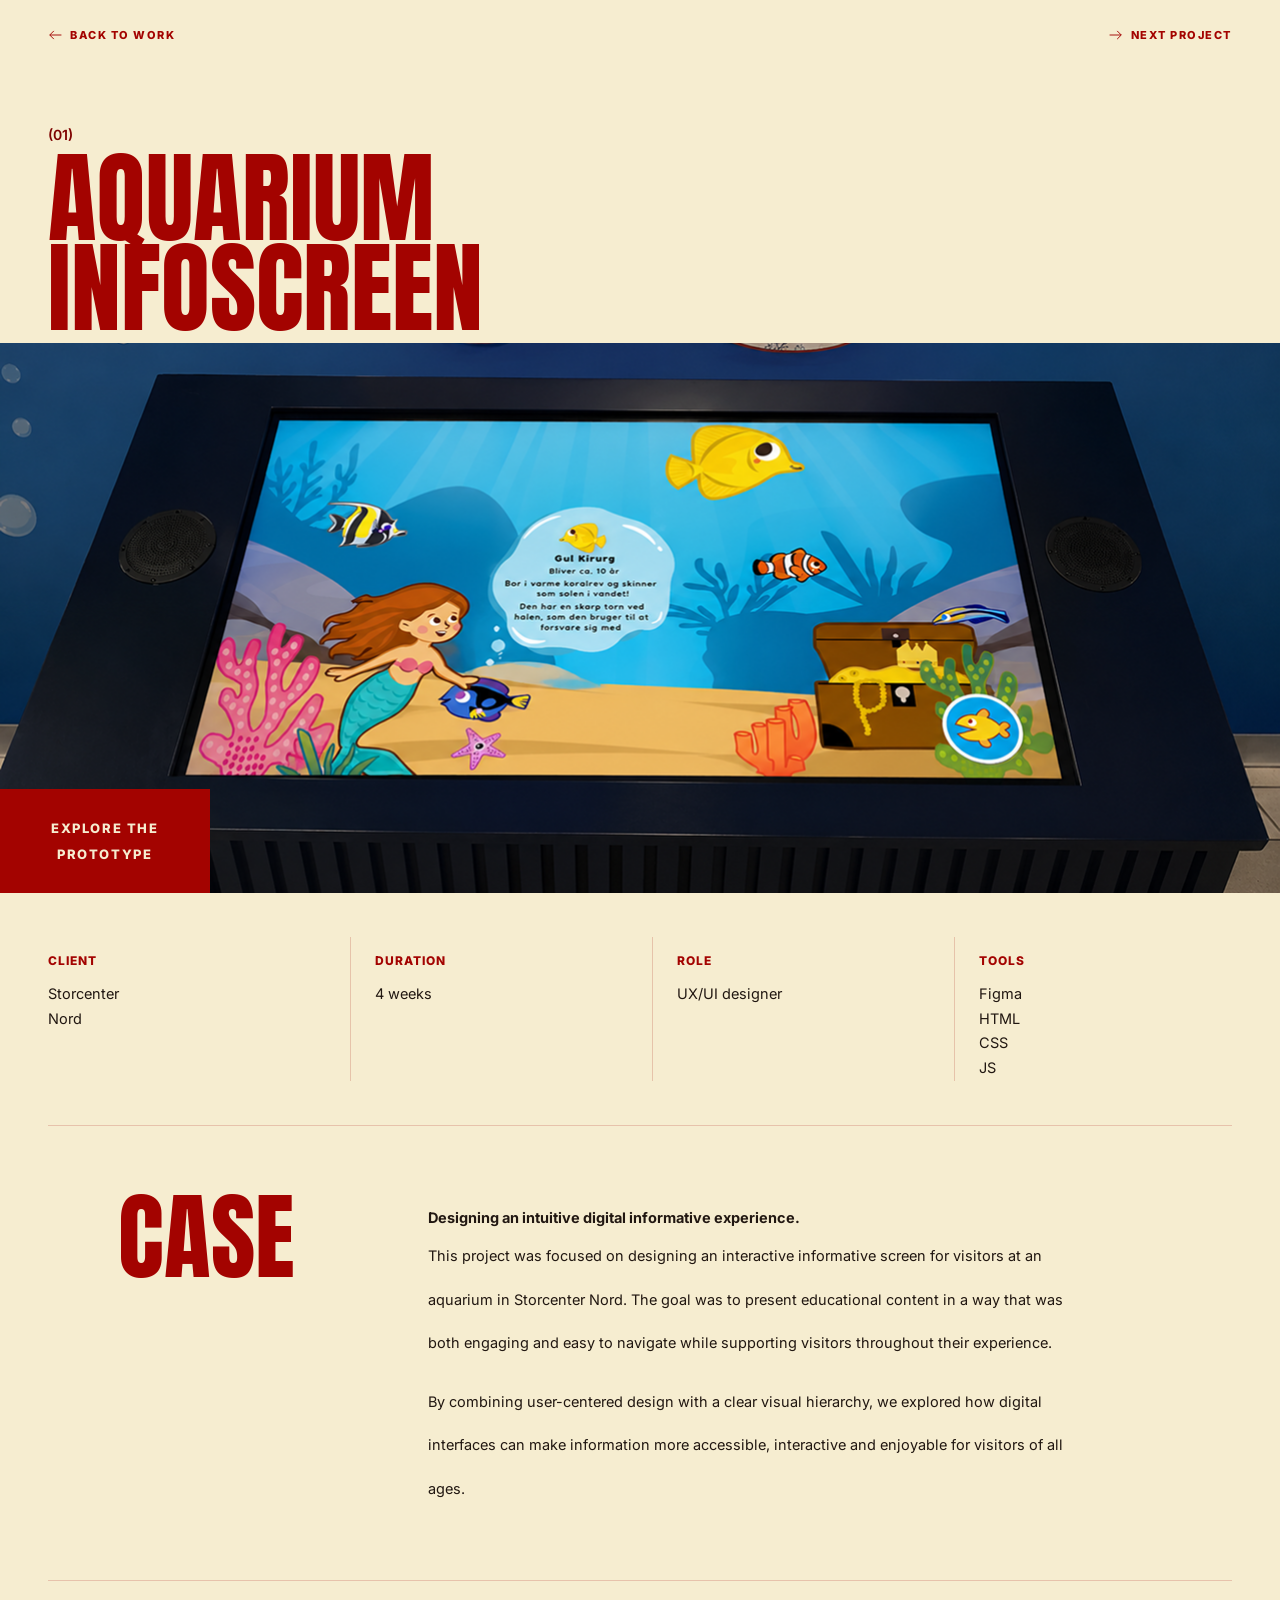
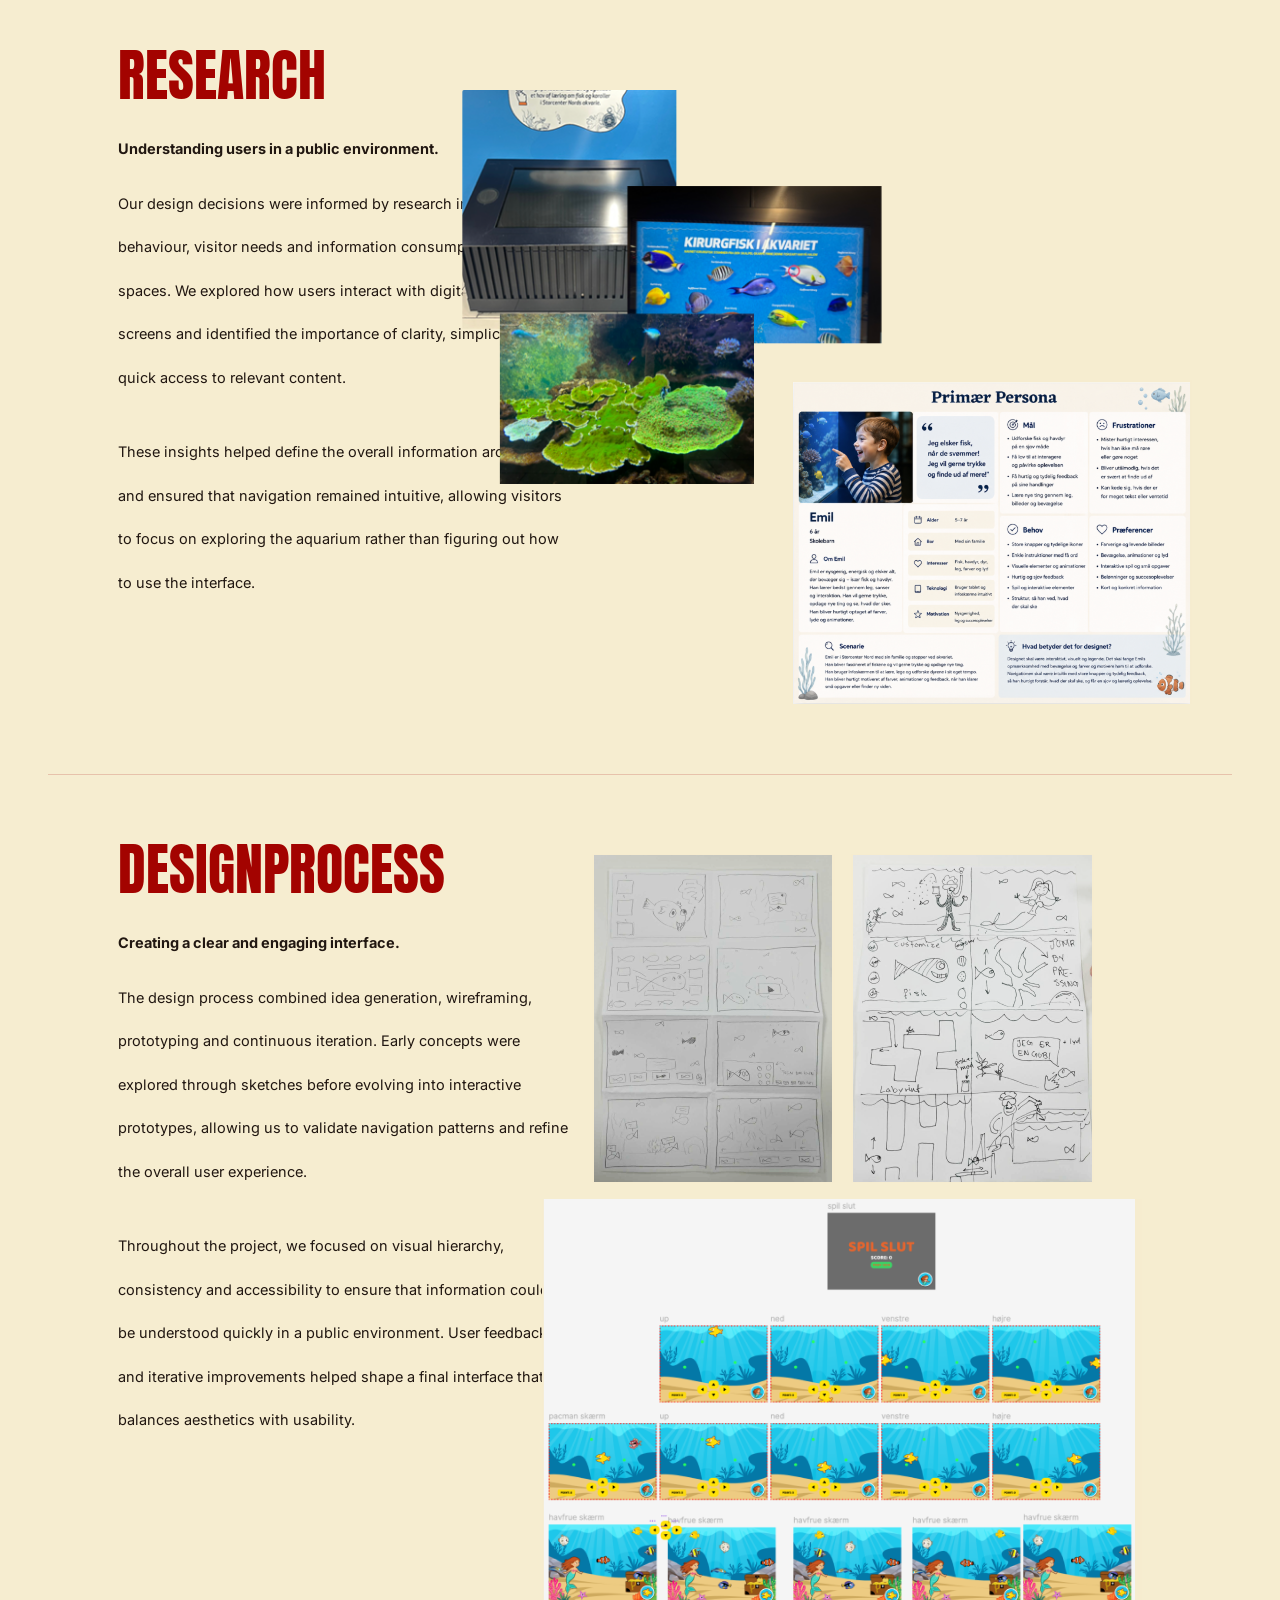
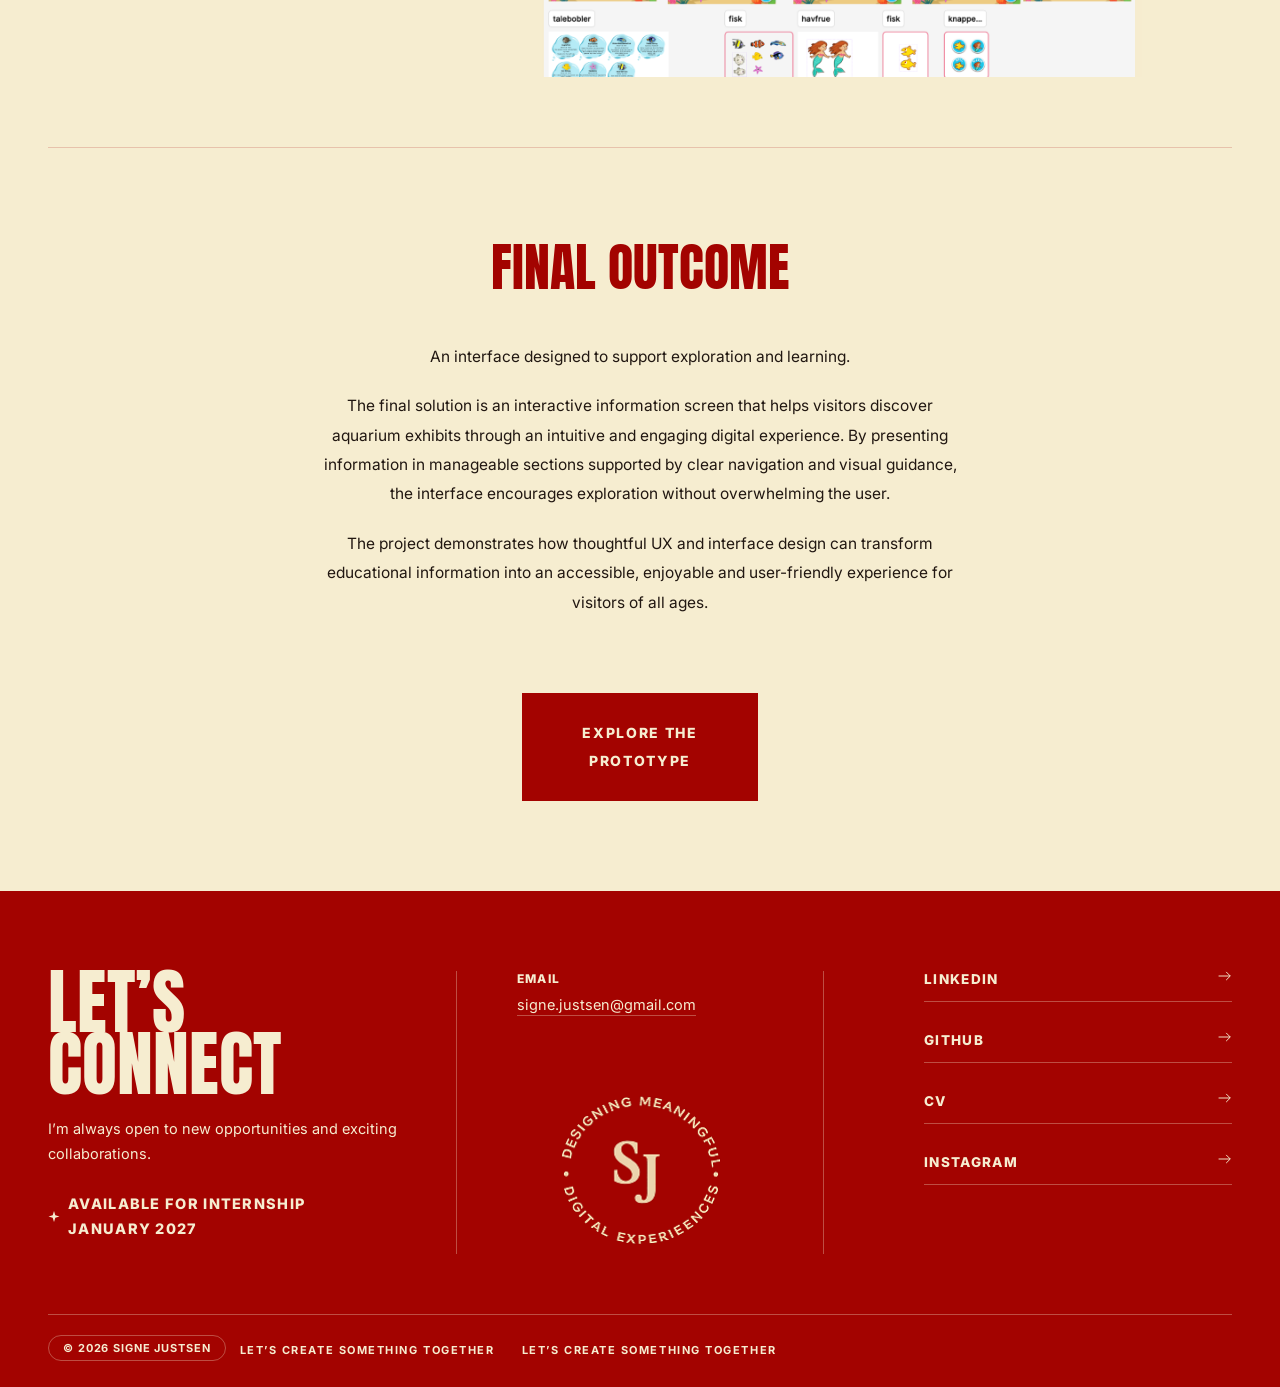
==== akvarie.html @ f5163a3f "final commit" ====
<!doctype html>
<html lang="da">
  <head>
    <meta charset="UTF-8" />
    <meta name="viewport" content="width=device-width, initial-scale=1.0" />
    <title>Aquarium Infoscreen — Signe Justsen</title>
    <link rel="stylesheet" href="CSS/style.css" />
  </head>
  <body>
    <header class="site-header site-header--project">
      <a class="back-link" href="index.html#work">
        <svg
          viewBox="0 0 24 16"
          fill="none"
          xmlns="http://www.w3.org/2000/svg"
          stroke="currentColor"
          stroke-width="1.6"
        >
          <path d="M23 8H3M10 1L3 8l7 7" />
        </svg>
        BACK TO WORK
      </a>
      <a class="next-link" href="kreakassen.html">
        NEXT PROJECT
        <svg
          viewBox="0 0 24 16"
          fill="none"
          xmlns="http://www.w3.org/2000/svg"
          stroke="currentColor"
          stroke-width="1.6"
        >
          <path d="M1 8h20M14 1l7 7-7 7" />
        </svg>
      </a>
    </header>

    <main class="page">
      <section class="case-hero wrap reveal">
        <p class="case-hero__index">(01)</p>
        <h1 class="case-hero__title">
          <span>AQUARIUM</span>
          <span>INFOSCREEN</span>
        </h1>
      </section>

      <div class="case-hero__figure reveal">
        <img
          class="case-hero__image"
          src="img/projects/akvarie/ak-hero.png"
          alt="Akvarie infoscreen på touchbord"
        />
        <a
          class="case-hero__cta"
          href="http://127.0.0.1:5502/index.html"
          target="_blank"
          rel="noopener"
          >EXPLORE THE<br />PROTOTYPE</a
        >
      </div>

      <section class="case-metabar wrap reveal">
        <div class="case-metabar__col">
          <h4>CLIENT</h4>
          <p>Storcenter<br />Nord</p>
        </div>
        <div class="case-metabar__col">
          <h4>DURATION</h4>
          <p>4 weeks</p>
        </div>
        <div class="case-metabar__col">
          <h4>ROLE</h4>
          <p>UX/UI designer</p>
        </div>
        <div class="case-metabar__col">
          <h4>TOOLS</h4>
          <p>Figma<br />HTML<br />CSS<br />JS</p>
        </div>
      </section>

      <section class="case-block wrap reveal">
        <h2 class="case-block__label">CASE</h2>
        <div class="case-block__body">
          <p class="lead">
            Designing an intuitive digital informative experience.
          </p>
          <p>
            This project was focused on designing an interactive informative screen
            for visitors at an aquarium in Storcenter Nord. The goal was to present educational
            content in a way that was both engaging and easy to navigate while
            supporting visitors throughout their experience.
          </p>
          <p>
            By combining user-centered design with a clear visual hierarchy, we
            explored how digital interfaces can make information more
            accessible, interactive and enjoyable for visitors of all ages.
          </p>
        </div>
      </section>

      <section class="case-block case-block--stacked wrap reveal">
        <h2 class="case-block__label">RESEARCH</h2>
        <div class="case-block__body">
          <p class="lead">Understanding users in a public environment.</p>
          <p>
            Our design decisions were informed by research into user behaviour,
            visitor needs and information consumption in public spaces. We
            explored how users interact with digital information screens and
            identified the importance of clarity, simplicity and quick access to
            relevant content.
          </p>
          <p>
            These insights helped define the overall information architecture
            and ensured that navigation remained intuitive, allowing visitors to
            focus on exploring the aquarium rather than figuring out how to use
            the interface.
          </p>
          <div class="case-block__images">
            <img
              class="akvarie-research-1"
              src="img/projects/akvarie/ak-refphotos.png"
              alt="Research: fysiske referencebilleder fra akvariet"
              loading="lazy"
              style="flex-basis: 400px; flex-grow: 1"
            />
            <img
              class="akvarie-research-2"
              src="img/projects/akvarie/ak-persona.png"
              alt="Primær persona: Emil"
              loading="lazy"
              style="flex-basis: 620px; flex-grow: 1.5"
            />
          </div>
        </div>
      </section>

      <section class="case-block case-block--stacked wrap reveal">
        <h2 class="case-block__label">DESIGNPROCESS</h2>
        <div class="case-block__body">
          <p class="lead">Creating a clear and engaging interface.</p>
          <p>
            The design process combined idea generation, wireframing, prototyping and
            continuous iteration. Early concepts were explored through sketches
            before evolving into interactive prototypes, allowing us to validate
            navigation patterns and refine the overall user experience.
          </p>
          <p>
            Throughout the project, we focused on visual hierarchy, consistency
            and accessibility to ensure that information could be understood
            quickly in a public environment. User feedback and iterative
            improvements helped shape a final interface that balances aesthetics
            with usability.
          </p>
          <div class="case-block__images">
            <img
              class="akvarie-design-1"
              src="img/projects/akvarie/ak-sketch1.png"
              alt="Tidlige skitser"
              loading="lazy"
              style="flex-basis: 220px; flex-grow: 0"
            />
            <img
              class="akvarie-design-2"
              src="img/projects/akvarie/ak-sketch2.png"
              alt="Tidlige skitser og flow"
              loading="lazy"
              style="flex-basis: 220px; flex-grow: 0"
            />
            <img
              class="akvarie-design-3"
              src="img/projects/akvarie/ak-storyboard.png"
              alt="Storyboard og skærmvarianter"
              loading="lazy"
              style="flex-basis: 610px; flex-grow: 1"
            />
          </div>
        </div>
      </section>

      <section class="case-outcome wrap reveal">
        <h3>FINAL OUTCOME</h3>
        <p>An interface designed to support exploration and learning.</p>
        <p>
          The final solution is an interactive information screen that helps
          visitors discover aquarium exhibits through an intuitive and engaging
          digital experience. By presenting information in manageable sections
          supported by clear navigation and visual guidance, the interface
          encourages exploration without overwhelming the user.
        </p>
        <p>
          The project demonstrates how thoughtful UX and interface design can
          transform educational information into an accessible, enjoyable and
          user-friendly experience for visitors of all ages.
        </p>
      </section>

      <div class="case-cta wrap reveal">
        <a
          href="http://127.0.0.1:5502/index.html"
          target="_blank"
          rel="noopener"
          >EXPLORE THE<br />PROTOTYPE</a
        >
      </div>
    </main>

    <footer class="footer reveal">
      <div class="wrap footer__grid">
        <div class="footer__left">
          <h2>LET’S CONNECT</h2>
          <p>
            I’m always open to new opportunities and exciting collaborations.
          </p>
          <p class="footer__availability">
            <svg width="12" height="12" viewBox="0 0 24 24" fill="currentColor">
              <path
                d="M12 0l2.6 8.4L23 11l-8.4 2.6L12 22l-2.6-8.4L1 11l8.4-2.6z"
              />
            </svg>
            AVAILABLE FOR INTERNSHIP<br />JANUARY 2027
          </p>
        </div>

        <div class="footer__mid">
          <div class="footer__email">
            <span>EMAIL</span>
            <a href="mailto:signe.justsen@gmail.com">signe.justsen@gmail.com</a>
          </div>

          <div class="seal seal--on-red" aria-hidden="true">
            <img src="img/icons/seal-cream.png" alt="" loading="lazy" />
          </div>
        </div>

        <div class="footer__links">
          <a href="https://www.linkedin.com/in/signe-justsen-0b3811287/" target="_blank" rel="noopener"
            >LINKEDIN
            <svg
              viewBox="0 0 24 16"
              fill="none"
              xmlns="http://www.w3.org/2000/svg"
              stroke="currentColor"
              stroke-width="1.6"
            >
              <path d="M1 8h20M14 1l7 7-7 7" />
            </svg>
          </a>
          <a href="https://github.com/signejustsen" target="_blank" rel="noopener"
            >GITHUB
            <svg
              viewBox="0 0 24 16"
              fill="none"
              xmlns="http://www.w3.org/2000/svg"
              stroke="currentColor"
              stroke-width="1.6"
            >
              <path d="M1 8h20M14 1l7 7-7 7" />
            </svg>
          </a>
          <a href="cv-signejustsen.docx" target="_blank" rel="noopener"
            >CV
            <svg
              viewBox="0 0 24 16"
              fill="none"
              xmlns="http://www.w3.org/2000/svg"
              stroke="currentColor"
              stroke-width="1.6"
            >
              <path d="M1 8h20M14 1l7 7-7 7" />
            </svg>
          </a>
          <a href="https://www.instagram.com/signe.justsen" target="_blank" rel="noopener"
            >INSTAGRAM
            <svg
              viewBox="0 0 24 16"
              fill="none"
              xmlns="http://www.w3.org/2000/svg"
              stroke="currentColor"
              stroke-width="1.6"
            >
              <path d="M1 8h20M14 1l7 7-7 7" />
            </svg>
          </a>
        </div>
      </div>

      <div class="wrap footer__bottom">
        <span class="footer__tag">© 2026 SIGNE JUSTSEN</span>
        <div class="marquee">
          <div class="marquee__track">
            <span>LET’S CREATE SOMETHING TOGETHER</span>
            <span>LET’S CREATE SOMETHING TOGETHER</span>
          </div>
        </div>
      </div>
    </footer>

    <button class="to-top" id="toTop" aria-label="Til toppen">
      <svg
        viewBox="0 0 18 28"
        fill="none"
        xmlns="http://www.w3.org/2000/svg"
        stroke="currentColor"
        stroke-width="1.8"
        stroke-linecap="round"
        stroke-linejoin="round"
      >
        <path d="M9 27V3M2 10l7-8 7 8" />
      </svg>
    </button>

    <script src="JS/script.js"></script>
  </body>
</html>
---- CSS/style.css ----
/* Signe Justsen — Portfolio */

@import url("https://fonts.googleapis.com/css2?family=Anton&family=Inter:wght@400;500;600;700;800;900&display=swap");

:root {
  --bg: #f6edd0;
  --red: #a30300;
  --red-dark: #7e0200;
  --ink: #211711;

  --line: rgba(163, 3, 0, 0.18);
  --line-on-red: rgba(246, 237, 208, 0.32);

  --display: "Anton", "Arial Narrow", sans-serif;
  --body: "Inter", sans-serif;

  --maxw: 1360px;
  --gutter: 48px;

  --ease: cubic-bezier(0.22, 0.61, 0.36, 1);
}

*,
*::before,
*::after {
  box-sizing: border-box;
}
html {
  scroll-behavior: smooth;
}
body {
  margin: 0;
  background: var(--bg);
  color: var(--ink);
  font-family: var(--body);
  overflow-x: hidden;
  -webkit-font-smoothing: antialiased;
}
img {
  display: block;
  max-width: 100%;
}
a {
  text-decoration: none;
  color: inherit;
}
ul {
  margin: 0;
  padding: 0;
  list-style: none;
}
p {
  margin: 0;
}
h1,
h2,
h3 {
  margin: 0;
}

:focus-visible {
  outline: 2px solid var(--red);
  outline-offset: 3px;
}

.wrap {
  width: min(calc(100% - 96px), 1360px);
  margin-inline: auto;
}

/* ---------- header ---------- */
.site-header {
  position: fixed;
  top: 0;
  left: 0;
  right: 0;
  z-index: 100;
  display: flex;
  justify-content: space-between;
  align-items: flex-start;
  padding: 28px 48px;
  mix-blend-mode: normal;
}

.site-logo {
  display: flex;
  flex-direction: column;
  gap: 1px;
  color: var(--red);
  font-family: var(--body);
  font-size: 14px;
  font-weight: 800;
  letter-spacing: 0.14em;
  line-height: 1.35;
}

.site-nav {
  display: flex;
  gap: 26px;
}

.site-nav a {
  color: var(--red);
  font-size: 14px;
  font-weight: 800;
  letter-spacing: 0.14em;
  padding: 2px 0;
  border-bottom: 1px solid transparent;
  transition: border-color var(--ease) 0.2s;
}

.site-nav a:hover,
.site-nav a.active {
  border-color: var(--red);
}

.nav-toggle {
  display: none;
  width: 26px;
  height: 20px;
  position: relative;
  background: none;
  border: none;
  padding: 0;
  cursor: pointer;
}

.nav-toggle span,
.nav-toggle span::before,
.nav-toggle span::after {
  content: "";
  position: absolute;
  left: 0;
  right: 0;
  height: 2px;
  background: var(--red);
  transition:
    transform 0.25s var(--ease),
    opacity 0.25s var(--ease),
    top 0.25s var(--ease);
}

.nav-toggle span {
  top: 9px;
}
.nav-toggle span::before {
  top: -8px;
}
.nav-toggle span::after {
  top: 8px;
}
.nav-toggle[aria-expanded="true"] span {
  background: transparent;
}
.nav-toggle[aria-expanded="true"] span::before {
  top: 0;
  transform: rotate(45deg);
}
.nav-toggle[aria-expanded="true"] span::after {
  top: 0;
  transform: rotate(-45deg);
}

/* project sub-page header */
.site-header--project {
  align-items: center;
}
.back-link,
.next-link {
  color: var(--red);
  font-size: 11px;
  font-weight: 800;
  letter-spacing: 0.14em;
  display: inline-flex;
  align-items: center;
  gap: 8px;
}

.back-link svg,
.next-link svg {
  width: 14px;
  height: 14px;
}

.next-link {
  flex-direction: row-reverse;
}

.page {
  padding-top: 96px;
}

/* ---------- shared section head ---------- */
.eyebrow-arrow {
  color: var(--red);
  margin-top: 14px;
}
.eyebrow-arrow svg {
  width: 26px;
  height: 34px;
}

.section {
  padding: 120px 0 10px;
  border-top: 1px solid var(--line);
}

.section-head {
  display: grid;
  grid-template-columns: auto 1fr;
  column-gap: 40px;
  row-gap: 14px;
  align-items: start;
  margin-bottom: 88px;
}
.section-head h2 {
  grid-row: 1 / 3;
  color: var(--red);
  font-family: var(--display);
  font-weight: 400;
  font-size: clamp(52px, 8.5vw, 100px);
  line-height: 0.86;
  letter-spacing: 0.005em;
  text-transform: uppercase;
}
.section-head .eyebrow-arrow {
  grid-row: 2;
  align-self: start;
}
.section-head p {
  grid-column: 2;
  grid-row: 1;
  max-width: 440px;
  font-size: 15.5px;
  line-height: 1.75;
  padding-top: 10px;
}
.section-head--single h2 {
  grid-row: auto;
}

/* HERO */
.hero {
  padding-bottom: 110px;
}

.hero__top {
  display: grid;
  grid-template-columns: 1fr 420px;
  column-gap: 60px;
  align-items: start;
  padding-top: 26px;
}

.hero__intro {
  font-size: 14px;
  font-weight: 800;
  line-height: 2.15;
  letter-spacing: 0.16em;
  margin-top: 80px;
  max-width: 220px;
  margin-left: 50px;
}

.hero__intro p:last-child {
  margin-top: 20px;
}

.hero__portrait {
  position: absolute;
  margin-left: 860px;
  margin-top: 20px;
  width: 440px;
  height: 510px;
  object-fit: cover;
}

.hero__portrait img {
  width: 100%;
  height: 100%;
  object-fit: cover;
}

.hero__title {
  color: var(--red);
  font-family: var(--display);
  font-weight: 400;
  font-size: clamp(120px, 15vw, 260px);
  line-height: 0.9;
  letter-spacing: 0rem;
  text-transform: uppercase;
  margin-top: 80px;
  margin-left: 20px;
}

.hero__title__justsen {
  margin-left: 100px;
}

.hero__title span {
  display: block;
}

.hero-tagline {
  margin-top: 35px;
  margin-left: 60px;
  display: flex;
  flex-direction: column;
  align-items: flex-start;
  gap: 18px;
}

.hero-tagline__line {
  width: 1200px;
  height: 2px;
  background: var(--red);
}

.hero-tagline__text {
  position: relative;
  width: 220px;
}

.hero-tagline__text p {
  margin-top: 5px;
  font-size: 13px;
  font-weight: 600;
  letter-spacing: 0.18em;
  line-height: 1.5;
  text-transform: uppercase;
}

.hero-tagline__arrow {
  font-size: 48px;
  color: var(--red);
  display: inline-block;
  margin-top: 8px;
  margin-left: 8px;
  line-height: 1;
}

.hero__media {
  position: relative;
  width: 100vw;
  margin-left: calc(-50vw + 60%);
  min-height: 520px;
}

.hero__workshot {
  position: absolute;
  right: 0;
  width: 1050px;
  filter: drop-shadow(0 30px 55px rgba(0, 0, 0, 0.16));
  transform: rotate(-6deg);
}

.hero__workshot img {
  padding-bottom: 220px;
}

.hero__bottom {
  display: flex;
  justify-content: space-between;
  align-items: flex-end;
  margin-top: 38px;
}

.hero__scroll {
  display: flex;
  flex-direction: column;
  align-items: flex-start;
  gap: 12px;
  font-size: 11px;
  font-weight: 800;
  letter-spacing: 0.16em;
  margin-top: 80px;
}

.hero__scroll svg {
  width: 16px;
  height: 26px;
  animation: bob 2.2s var(--ease) infinite;
}
@keyframes bob {
  0%,
  100% {
    transform: translateY(0);
  }
  50% {
    transform: translateY(6px);
  }
}

.seal {
  position: absolute;
  width: 150px;
  height: 150px;
  flex-shrink: 0;
  margin-left: 300px;
}
.seal img {
  width: 100%;
  height: 100%;
  object-fit: contain;
}

/* WORK */
.work {
  margin-top: 100px;
}

.project-list {
  display: flex;
  flex-direction: column;
}

.project-card {
  display: grid;
  grid-template-columns: 32px minmax(180px, 26%) 1fr 30px;
  gap: clamp(20px, 3vw, 40px);
  align-items: start;
  padding: 40px 0;
  border-top: 1px solid var(--line);
  transition: opacity 0.25s var(--ease);
  position: relative;
  overflow: hidden;
}

.project-card:hover {
  opacity: 0.82;
}

.project-card__index {
  font-size: 12.5px;
  font-weight: 700;
  letter-spacing: 0.04em;
  padding-top: 4px;
}

.project-card__thumb {
  width: 100%;
  aspect-ratio: 334/236;
  overflow: hidden;
  background: #e9dcb4;
}

.project-card__thumb img {
  width: 100%;
  height: 100%;
  object-fit: cover;
  transition: transform 0.6s var(--ease);
}

.project-card:hover .project-card__thumb img {
  transform: scale(1.06);
}

.project-card__text {
  padding-top: 2px;
}

.project-card__text h3 {
  font-family: var(--display);
  font-weight: 400;
  font-size: clamp(26px, 3.6vw, 42px);
  letter-spacing: 0.01em;
  text-transform: uppercase;
  line-height: 1.02;
  margin-bottom: 16px;
}

.project-card__text p {
  font-size: 12.5px;
  font-weight: 700;
  letter-spacing: 0.09em;
  margin-bottom: 16px;
}

.project-card__meta {
  display: flex;
  flex-wrap: wrap;
  gap: 6px 16px;
}

.project-card__meta span {
  font-size: 11px;
  font-weight: 700;
  letter-spacing: 0.07em;
}

.project-card__arrow {
  justify-self: end;
  align-self: end;
  color: var(--red);
  padding-bottom: 6px;
}

.project-card__arrow svg {
  width: 24px;
  height: 18px;
  transition: transform 0.25s var(--ease);
}

.project-card:hover .project-card__arrow svg {
  transform: translateX(6px);
}

.work-footer {
  display: flex;
  justify-content: space-between;
  align-items: center;
  padding: 70px 0;
  border-top: 1px solid var(--line);
}

/* ABOUT */
.about {
  padding-top: 150px;
  padding-bottom: 200px;
}

.title-about {
  padding-left: 180px;
}

.about__grid {
  display: grid;
  grid-template-columns: 1fr 300px;
  gap: 70px;
  align-items: start;
  max-width: 980px;
  margin: 0 auto;
}

.about__image {
  width: 400px;
  height: 480px;
  object-fit: cover;
  transform: scale(1.35);
  transform-origin: center;
  margin-top: -100px;
}

.about__text p {
  font-size: 18px;
  line-height: 2.4;
  max-width: 36ch;
  margin-top: 20px;
}

.about__list {
  margin-top: 55px;
}

.about__list li {
  display: flex;
  align-items: center;
  gap: 15px;
  font-size: 14px;
  font-weight: 800;
  letter-spacing: 0.1.2em;
  margin-bottom: 10px;
  line-height: 2;
}

.about__list svg {
  width: 15px;
  height: 15px;
  color: var(--red);
  flex-shrink: 0;
}

/* SKILLS */
.skills {
  padding-bottom: 200px;
}

.skills__grid {
  display: grid;
  grid-template-columns: 270px repeat(3, 220px);
  column-gap: 40px;
  max-width: 1120px;
  margin: 0 auto;
}

.skills__col {
  border-left: 1px solid var(--line);
  padding-left: 50px;
  margin-top: -55px;
  margin-left: 50px;
  margin-right: -20px;
}

.skills__col:last-child {
  position: relative;
  border-right: none;
}

.skills__col:last-child::after {
  content: "";
  position: absolute;
  top: 0;
  bottom: 0;
  right: -95px;
  width: 1px;
  background: var(--line);
}

.skills__col:first-of-type {
  border-left: none;
  padding-left: 0;
}

.skills__intro p {
  font-size: 16px;
  line-height: 3;
  max-width: 32ch;
  margin-top: -40px;
}

.skills__col h3 {
  color: var(--red);
  font-size: 13px;
  font-weight: 800;
  letter-spacing: 0.1em;
  margin-bottom: 16px;
}

.skills__col li {
  font-size: 14.5px;
  font-weight: 500;
  line-height: 2;
  margin-bottom: 10px;
}

/* EXPERIENCE */
#experience-title {
  padding-left: 455px;
}

.timeline {
  padding: 70px 0 40px;
  max-width: 900px;
  margin: 0 auto;
}

.timeline__track {
  position: relative;
}

.timeline__line {
  position: absolute;
  top: 0;
  left: 0;
  width: 100%;
  height: 100%;
  overflow: visible;
  pointer-events: none;
}

.timeline__line path {
  fill: none;
  stroke: var(--red);
  stroke-width: 2.2;
  stroke-linecap: round;
  vector-effect: non-scaling-stroke;
}

.timeline__list {
  position: relative;
  display: flex;
  flex-direction: column;
  gap: 26px;
  padding: 10px 0;
}

.timeline__item {
  position: relative;
  width: 44%;
  padding: 4px 0;
}

.timeline__item:nth-child(odd) {
  align-self: flex-end;
  text-align: left;
  padding-left: 22px;
}

.timeline__item:nth-child(even) {
  align-self: flex-start;
  text-align: right;
  padding-right: 22px;
}

.timeline__role {
  font-family: var(--display);
  font-weight: 400;
  font-size: clamp(19px, 2.1vw, 25px);
  color: var(--red);
  text-transform: uppercase;
  line-height: 1.05;
  margin-bottom: 5px;
}

.timeline__org {
  font-size: 14px;
  font-weight: 600;
  line-height: 1.4;
}

.timeline__date {
  display: block;
  font-size: 12px;
  font-weight: 600;
  color: var(--red-dark);
  letter-spacing: 0.04em;
  margin-top: 4px;
}

@media (max-width: 640px) {
  .timeline__item,
  .timeline__item:nth-child(odd),
  .timeline__item:nth-child(even) {
    width: 100%;
    align-self: stretch;
    text-align: left;
    padding-left: 22px;
    padding-right: 0;
  }
  .timeline__line {
    display: none;
  }
}

/* WHAT I BRING */
.bring {
  background: var(--red);
  color: var(--bg);
  padding: 100px 0;
  text-align: center;
}

.bring__heading {
  font-family: var(--display);
  font-weight: 370;
  font-size: 60px;
  letter-spacing: 0.02em;
  text-transform: uppercase;
  margin-bottom: 64px;
}

.bring__grid {
  display: flex;
  justify-content: center;
  gap: clamp(30px, 7vw, 110px);
  flex-wrap: wrap;
}

.bring__item {
  display: flex;
  flex-direction: column;
  align-items: center;
  gap: 22px;
  width: 150px;
}

.bring__icon {
  width: 170px;
  height: 170px;
}

.bring__icon img {
  width: 100%;
  height: 100%;
}

.bring__item p {
  font-size: 12.5px;
  font-weight: 800;
  letter-spacing: 0.08em;
}

/* HOW I WORK */
.how {
  padding: 110px 0;
  text-align: center;
  border-top: 1px solid var(--line);
}

.how__heading {
  color: var(--red);
  font-family: var(--display);
  font-weight: 400;
  font-size: clamp(34px, 4.5vw, 52px);
  letter-spacing: 0.02em;
  text-transform: uppercase;
  margin-bottom: 70px;
}

.how__row {
  display: flex;
  align-items: flex-start;
  justify-content: center;
  gap: clamp(6px, 2vw, 22px);
  flex-wrap: wrap;
}

.how__step {
  display: flex;
  flex-direction: column;
  align-items: center;
  gap: 16px;
  width: 110px;
  opacity: 0;
  transform: translateY(14px) scale(0.92);
  transition:
    opacity 0.5s var(--ease),
    transform 0.5s var(--ease);
}

.how__step.visible {
  opacity: 1;
  transform: translateY(0) scale(1);
}

.how__num {
  font-size: 12px;
  font-weight: 800;
  color: var(--red-dark);
  letter-spacing: 0.06em;
}

.how__icon {
  width: 52px;
  height: 52px;
  color: var(--red);
}
.how__icon svg {
  width: 100%;
  height: 100%;
}

.how__label {
  font-size: 11.5px;
  font-weight: 800;
  letter-spacing: 0.08em;
}

.how__arrow {
  color: var(--red);
  align-self: center;
  margin-top: 38px;
  width: 26px;
  height: 14px;
  flex-shrink: 0;
  opacity: 0;
  transition: opacity 0.4s var(--ease);
}
.how__arrow.visible {
  opacity: 1;
}
.how__arrow svg {
  width: 100%;
  height: 100%;
}

@media (max-width: 720px) {
  .how__row {
    gap: 14px 26px;
  }
  .how__arrow {
    display: none;
  }
}

/* WHAT PEOPLE SAY ABOUT ME */
.testimonials {
  background: var(--red);
  color: var(--bg);
  padding: 100px 0;
  text-align: center;
}

.testimonials__heading {
  font-family: var(--display);
  font-weight: 400;
  font-size: clamp(34px, 4.5vw, 52px);
  letter-spacing: 0.02em;
  text-transform: uppercase;
  margin-bottom: 60px;
}

.testimonials__grid {
  display: grid;
  grid-template-columns: 1fr 1fr;
  gap: 50px;
  max-width: 900px;
  margin: 0 auto;
  text-align: left;
}

.testimonial__mark {
  font-family: var(--display);
  font-size: 44px;
  line-height: 1;
  margin-bottom: 14px;
  opacity: 0.85;
}

.testimonial p.testimonial__quote {
  font-size: 15px;
  line-height: 1.8;
  opacity: 0.9;
}

.testimonial__name {
  display: block;
  margin-top: 18px;
  font-size: 12px;
  font-weight: 800;
  letter-spacing: 0.08em;
  opacity: 0.85;
}

@media (max-width: 640px) {
  .testimonials__grid {
    grid-template-columns: 1fr;
    gap: 44px;
  }
}

/* SOFT SKILLS */
.soft-skills {
  padding: 80px 0;
}

.section-head {
  padding-left: 100px;
}

.soft-skills__grid {
  display: grid;
  grid-template-columns: 430px 1px 260px 260px;
  column-gap: 55px;
  align-items: center;
  max-width: 1120px;
  margin: 0 auto;
}

.soft-skills__divider {
  width: 1px;
  height: 360px;
  background: rgba(163, 3, 0, 0.28);
  justify-self: center;
}

.soft-skills__intro p {
  font-size: 16px;
  line-height: 3;
  max-width: 36ch;
  text-align: center;
  margin: 0 auto;
}

.soft-skills__col ul {
  display: flex;
  flex-direction: column;
  gap: 52px;
}

.soft-skills__col li {
  font-size: 18px;
  font-weight: 500;
  letter-spacing: 0.08em;
}

@media (max-width: 720px) {
  .soft-skills__grid {
    grid-template-columns: 1fr;
    row-gap: 30px;
  }
  .soft-skills__divider {
    display: none;
  }
  .soft-skills__intro p {
    text-align: left;
    margin: 0;
  }
  .soft-skills__col--offset {
    margin-top: 0;
  }
}

/* CASE STUDY page */
.case-hero__figure {
  position: relative;
}

.case-hero__cta {
  position: absolute;
  left: 0;
  bottom: 0;
  background: var(--red);
  color: var(--bg);
  padding: 26px clamp(28px, 4vw, 54px);
  font-size: 13px;
  font-weight: 800;
  letter-spacing: 0.12em;
  line-height: 2;
  text-align: center;
  transition: background 0.2s var(--ease);
}

.case-hero__cta:hover {
  background: var(--red-dark);
}

.case-metabar {
  padding: 44px 0;
  border-bottom: 1px solid var(--line);
  display: grid;
  grid-template-columns: repeat(4, 1fr);
  gap: 24px;
}

.case-metabar h4 {
  color: var(--red);
  font-size: 12px;
  font-weight: 800;
  letter-spacing: 0.08em;
  margin-bottom: 14px;
}

.case-metabar__col {
  padding-left: 24px;
  border-left: 1px solid var(--line);
}

.case-metabar__col:first-child {
  border-left: none;
  padding-left: 0;
}

.case-metabar p {
  font-size: 14.5px;
  line-height: 1.7;
}

.case-block {
  padding: 70px 70px;
  border-bottom: 1px solid var(--line);
  display: grid;
  grid-template-columns: 200px auto;
  gap: 110px;
}

.case-block__label {
  color: var(--red);
  font-family: var(--display);
  font-weight: 400;
  font-size: clamp(56px, 7.5vw, 96px);
  text-transform: uppercase;
  line-height: 0.86;
}

/* heading goes above the text so long words like DESIGNPROCESS don't overlap */
.case-block--stacked {
  display: block;
}

.case-block--stacked .case-block__label {
  display: block;
  font-size: clamp(34px, 4.6vw, 56px);
  margin-bottom: 28px;
}

.case-block__body p {
  font-size: 14.5px;
  line-height: 3;
  max-width: 70ch;
  min-width: 50ch;
  margin-bottom: 15px;
}

.case-block__body p:last-of-type {
  margin-bottom: 0;
}

.case-block__body p.lead {
  font-weight: 700;
  margin-bottom: -5px;
}

.case-block:not(.case-block--stacked) .case-block__body p {
  max-width: 72ch;
}

.case-block__images {
  display: flex;
  gap: 16px;
  flex-wrap: wrap;
}

.case-block__images img {
  border-radius: 2px;
  max-width: 100%;
  height: auto;
  align-self: flex-start;
  display: block;
}

/* Individual image hooks for research / designprocess adjustments */

.akvarie-research-1 {
  margin-top: -100px;
  margin-left: -280px;
}

.akvarie-research-2 {
  margin-top: -120px;
  width: 400px;
  margin-left: 50px;
}

.akvarie-design-1 {
  margin-top: -130px;
  margin-left: -150px;
}
.akvarie-design-2 {
  margin-top: -130px;
}
.akvarie-design-3 {
  margin-left: -200px;
  min-width: 600px;
}

.kreakassen-research-1 {
  margin-top: -150px;
  margin-left: -250px;
  min-width: 500px;
}
.kreakassen-research-2 {
  min-width: 450px;
}
.kreakassen-design-1 {
  margin-top: -370px;
  margin-left: -102px;
}
.kreakassen-design-2 {
  min-width: 780px;
  margin-left: -280px;
  margin-top: -50px;
}

.ovartaci-research-1 {
  margin-top: -150px;
  margin-left: -250px;
  min-width: 500px;
}
.ovartaci-research-2 {
  min-width: 450px;
}
.ovartaci-design-1 {
  margin-top: -160px;
  margin-left: -280px;
  min-width: 550px;
}
.ovartaci-design-2 {
  margin-top: -250px;
  margin-left: 70px;
  max-width: 260px;
}
.ovartaci-design-3 {
  min-width: 780px;
  margin-left: -280px;
}

/* image column sits next to the text on wide screens, stacks under it on small screens */
.case-block--stacked .case-block__body {
  display: grid;
  grid-template-columns: minmax(320px, 1fr) minmax(350px, 420px);
  gap: 16px;
  align-items: start;
  grid-auto-rows: auto;
}

.case-block--stacked .case-block__body > .case-block__images {
  grid-column: 2;
  margin-top: -240px; /* nudge the image column upward so it sits a little higher */
  align-self: start;
}

.case-block--stacked .case-block__body > *:not(.case-block__images) {
  grid-column: 1; /* force all non-image children into the left column */
  width: min(100%, 34ch);
  max-width: 34ch;
}

@media (max-width: 900px) {
  .case-block--stacked .case-block__body {
    grid-template-columns: 1fr;
  }
  .case-block--stacked .case-block__body > .case-block__images {
    grid-column: 1;
    margin-top: 28px;
  }
}

.case-outcome {
  padding: 80px 0 20px;
  text-align: center;
}

.case-outcome h3 {
  color: var(--red);
  font-family: var(--display);
  font-weight: 400;
  font-size: clamp(34px, 4.5vw, 52px);
  text-transform: uppercase;
  margin-bottom: 36px;
}

.case-outcome p {
  font-size: 15.5px;
  line-height: 1.9;
  max-width: 64ch;
  margin: 0 auto 20px;
}

.case-outcome p:last-of-type {
  margin-bottom: 0;
}

.case-cta {
  display: flex;
  justify-content: center;
  padding: 56px 0 90px;
}

.case-cta a {
  background: var(--red);
  color: var(--bg);
  padding: 26px 60px;
  font-size: 14px;
  font-weight: 800;
  letter-spacing: 0.12em;
  line-height: 2;
  text-align: center;
  transition:
    background 0.2s var(--ease),
    transform 0.2s var(--ease);
}

.case-cta a:hover {
  background: var(--red-dark);
  transform: translateY(-2px);
}

@media (max-width: 800px) {
  .case-metabar {
    grid-template-columns: 1fr 1fr;
    row-gap: 30px;
  }
  .case-metabar__col:nth-child(3) {
    border-left: none;
    padding-left: 0;
  }
  .case-block {
    grid-template-columns: 1fr;
    gap: 18px;
  }
  .case-block__images {
    flex-direction: column;
  }
}

/* FOOTER */
.footer {
  background: var(--red);
  color: var(--bg);
  padding: 80px 0 26px;
}

.footer__grid {
  display: grid;
  grid-template-columns: 1fr 1fr 1fr;
  gap: 40px;
}

.footer h2 {
  font-family: var(--display);
  font-weight: 400;
  font-size: clamp(44px, 6vw, 72px);
  line-height: 0.86;
  text-transform: uppercase;
  margin-bottom: 22px;
}

.footer__left p {
  font-size: 14.5px;
  line-height: 1.7;
  max-width: 50ch;
}

.footer__availability {
  display: flex;
  align-items: center;
  gap: 8px;
  margin-top: 26px;
  font-size: 11.5px;
  font-weight: 800;
  letter-spacing: 0.09em;
}

.footer__mid {
  display: flex;
  flex-direction: column;
  justify-content: space-between;
  border-left: 1px solid var(--line-on-red);
  border-right: 1px solid var(--line-on-red);
  padding: 0 60px;
  gap: 70px;
}

.seal--on-red {
  position: static;
  margin: 0;
  width: 170px;
  height: 170px;
  display: flex;
  justify-content: center;
  align-items: center;
  align-self: center;
}

.seal--on-red img {
  width: 100%;
  height: auto;
}

.footer__email span {
  display: block;
  margin-bottom: 8px;
  font-size: 12px;
  font-weight: 800;
  letter-spacing: 0.1em;
}

.footer__email a {
  font-size: 14.5px;
  border-bottom: 1px solid var(--line-on-red);
  padding-bottom: 2px;
}

.footer__links {
  display: flex;
  flex-direction: column;
  gap: 30px;
  padding-left: 60px;
}

.footer__links a {
  display: flex;
  justify-content: space-between;
  align-items: center;
  font-size: 13.5px;
  font-weight: 800;
  letter-spacing: 0.1em;
  padding-bottom: 14px;
  border-bottom: 1px solid var(--line-on-red);
}

.footer__links a svg {
  width: 14px;
  height: 14px;
  transform: translateY(-3px);
}

.footer__bottom {
  display: flex;
  justify-content: space-between;
  align-items: center;
  flex-wrap: wrap;
  gap: 14px;
  margin-top: 60px;
  padding-top: 20px;
  border-top: 1px solid var(--line-on-red);
}

.footer__tag {
  font-size: 11px;
  font-weight: 700;
  letter-spacing: 0.08em;
  border: 1px solid var(--line-on-red);
  border-radius: 20px;
  padding: 5px 14px;
}

/* project page nav + case CTA */
.case-hero {
  padding-top: 30px;
}

#case-hero__kk {
  padding-top: 95px;
}

#case-hero__title__kk {
  padding-bottom: 25px;
}

.case-hero__index {
  font-size: 14px;
  font-weight: 600;
  color: var(--red-dark);
  margin-bottom: 10px;
}

.case-hero__title {
  color: var(--red);
  font-family: var(--display);
  font-weight: 400;
  font-size: 100px;
  line-height: 0.9;
  text-transform: uppercase;
  margin-bottom: 10px;
}

.case-hero__title span {
  display: block;
}

.case-hero__figure {
  width: 100vw;
  margin-left: calc(-50vw + 50%);
}

.case-hero__image {
  width: 100%;
  height: 550px;
}

/* Scroll reveal */
.reveal {
  opacity: 0;
  transform: translateY(22px);
  transition:
    opacity 0.85s var(--ease),
    transform 0.85s var(--ease);
}

.reveal.visible {
  opacity: 1;
  transform: translateY(0);
}

.project-list .project-card:nth-child(1) {
  transition-delay: 0ms;
}
.project-list .project-card:nth-child(2) {
  transition-delay: 70ms;
}
.project-list .project-card:nth-child(3) {
  transition-delay: 140ms;
}
.project-list .project-card:nth-child(4) {
  transition-delay: 210ms;
}
.project-list .project-card:nth-child(5) {
  transition-delay: 280ms;
}

.skills__grid .skills__col:nth-child(2) {
  transition-delay: 80ms;
}
.skills__grid .skills__col:nth-child(3) {
  transition-delay: 160ms;
}
.skills__grid .skills__col:nth-child(4) {
  transition-delay: 240ms;
}

/* ---------- hero load-in ---------- */
.hero-anim {
  opacity: 0;
  transform: translateY(26px);
  transition:
    opacity 0.9s var(--ease),
    transform 0.9s var(--ease);
}

.hero-anim.in {
  opacity: 1;
  transform: translateY(0);
}

/* ---------- back to top ---------- */
.to-top {
  position: fixed;
  right: 22px;
  bottom: 22px;
  width: 46px;
  height: 46px;
  border-radius: 50%;
  background: var(--red);
  color: var(--bg);
  display: flex;
  align-items: center;
  justify-content: center;
  border: none;
  cursor: pointer;
  z-index: 80;
  opacity: 0;
  transform: translateY(12px);
  pointer-events: none;
  transition:
    opacity 0.3s var(--ease),
    transform 0.3s var(--ease),
    background 0.2s var(--ease);
}

.to-top.visible {
  opacity: 1;
  transform: translateY(0);
  pointer-events: auto;
}
.to-top:hover {
  background: var(--red-dark);
}
.to-top svg {
  width: 16px;
  height: 16px;
}

/* ---------- footer marquee ---------- */
.marquee {
  overflow: hidden;
  white-space: nowrap;
  flex: 1 1 auto;
}

.marquee__track {
  display: inline-flex;
  gap: 2.5em;
  animation: marquee 22s linear infinite;
  font-size: 11px;
  font-weight: 700;
  letter-spacing: 0.14em;
}

.marquee:hover .marquee__track {
  animation-play-state: paused;
}
@keyframes marquee {
  from {
    transform: translateX(0);
  }
  to {
    transform: translateX(-50%);
  }
}

@media (prefers-reduced-motion: reduce) {
  .marquee__track {
    animation: none;
  }
  .hero__scroll svg {
    animation: none;
  }
}

/* Responsive */
@media (max-width: 900px) {
  .about__grid {
    grid-template-columns: 1fr;
  }
  .about__image {
    width: 100%;
    height: 340px;
    order: -1;
  }
  .skills__grid {
    grid-template-columns: 1fr 1fr;
    row-gap: 34px;
  }
  .footer__grid {
    grid-template-columns: 1fr 1fr;
  }
  .footer__left {
    grid-column: 1 / -1;
  }
}

@media (max-width: 720px) {
  :root {
    --gutter: 6.5vw;
  }
  .site-nav {
    position: fixed;
    top: 0;
    right: 0;
    height: 100vh;
    width: min(72vw, 300px);
    background: var(--bg);
    flex-direction: column;
    justify-content: center;
    gap: 28px;
    padding: 0 40px;
    transform: translateX(100%);
    transition: transform 0.35s var(--ease);
    box-shadow: -10px 0 30px rgba(33, 23, 17, 0.12);
  }

  .site-nav.open {
    transform: translateX(0);
  }
  .site-nav a {
    font-size: 15px;
  }
  .nav-toggle {
    display: block;
    z-index: 110;
  }

  .hero__top {
    grid-template-columns: 1fr;
  }
  .hero__portrait {
    width: 150px;
    height: 190px;
    margin-top: 20px;
  }
  .hero__intro {
    margin-top: 0;
  }
  .hero__title {
    margin-top: 26px;
  }
  .hero__media {
    min-height: 300px;
    margin-top: 30px;
  }
  .hero__workshot {
    position: static;
    width: 100%;
    transform: rotate(-3deg);
  }
  .section {
    padding: 64px 0;
  }
  .section-head {
    grid-template-columns: 1fr;
    margin-bottom: 44px;
  }
  .section-head h2 {
    grid-row: auto;
  }
  .section-head p {
    grid-column: 1;
    grid-row: auto;
    max-width: none;
  }

  .project-card {
    grid-template-columns: 1fr 26px;
    grid-template-areas:
      "thumb thumb"
      "text  arrow";
    row-gap: 16px;
  }

  .project-card__index {
    display: none;
  }
  .project-card__thumb {
    grid-area: thumb;
    width: 100%;
    height: auto;
    aspect-ratio: 16/10;
  }
  .project-card__text {
    grid-area: text;
  }
  .project-card__arrow {
    grid-area: arrow;
    align-self: end;
  }

  .skills__grid {
    grid-template-columns: 1fr;
  }
  .footer__grid {
    grid-template-columns: 1fr;
    gap: 44px;
  }
  .case-hero__title {
    margin-bottom: 30px;
  }
  .case-hero__image {
    aspect-ratio: 4/3.6;
  }
  .to-top {
    right: 16px;
    bottom: 16px;
    width: 42px;
    height: 42px;
  }
}

/* full-height layout for the centered sections (bring / how / testimonials) */
.bring,
.how,
.testimonials {
  min-height: 100vh;
  display: flex;
  align-items: center;
  justify-content: center;
  padding: 80px 0;
}
.bring__heading,
.how__heading,
.testimonials__heading {
  margin-bottom: clamp(70px, 10vh, 110px);
}
.bring__grid {
  justify-content: space-evenly;
  align-items: flex-start;
  width: 100%;
  max-width: 1200px;
  margin: 0 auto;
}
.how__row {
  justify-content: space-between;
  max-width: 1200px;
  margin: 0 auto;
  flex-wrap: nowrap;
}
.how__step {
  width: 140px;
  gap: 22px;
}
.testimonials__grid {
  max-width: 1150px;
  gap: 120px;
  align-items: start;
}
.testimonial {
  display: flex;
  flex-direction: column;
  justify-content: flex-start;
}
@media (max-width: 900px) {
  .bring,
  .how,
  .testimonials {
    min-height: auto;
  }
  .how__row {
    flex-wrap: wrap;
    justify-content: center;
  }
}
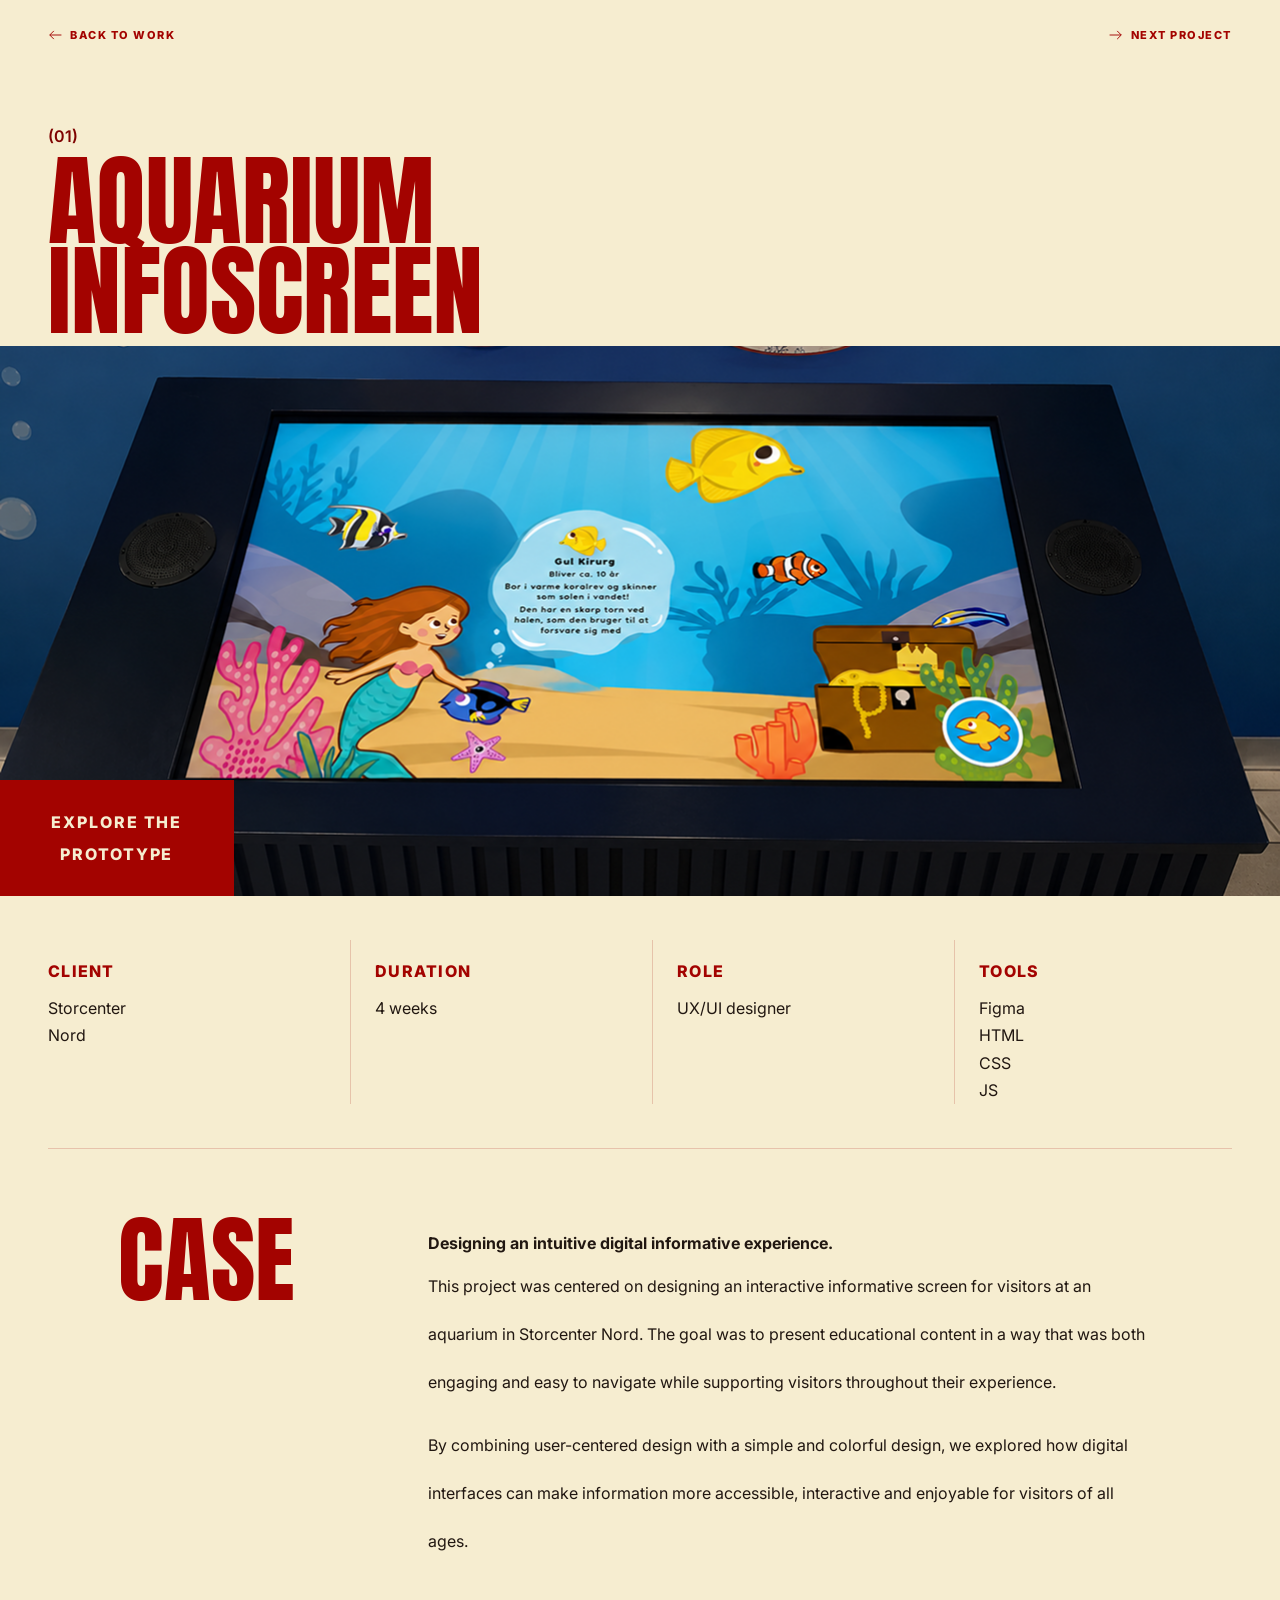
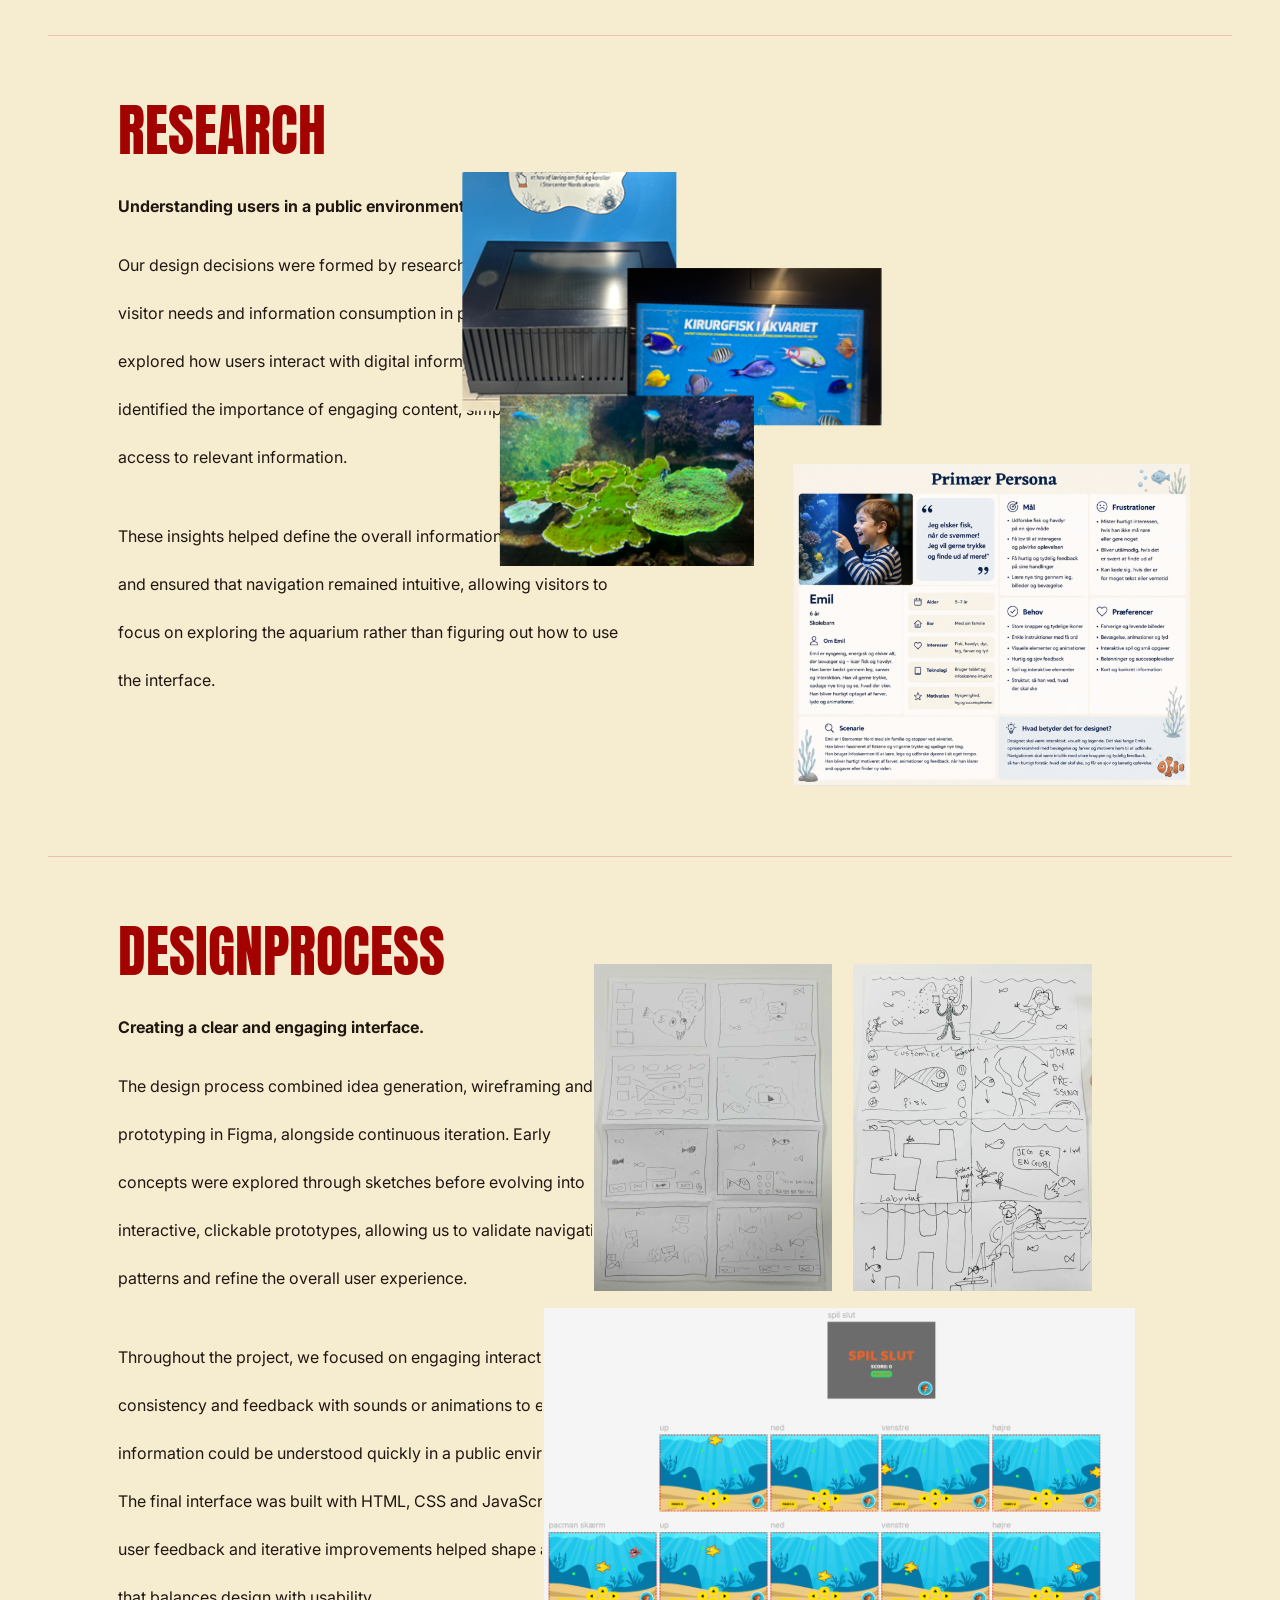
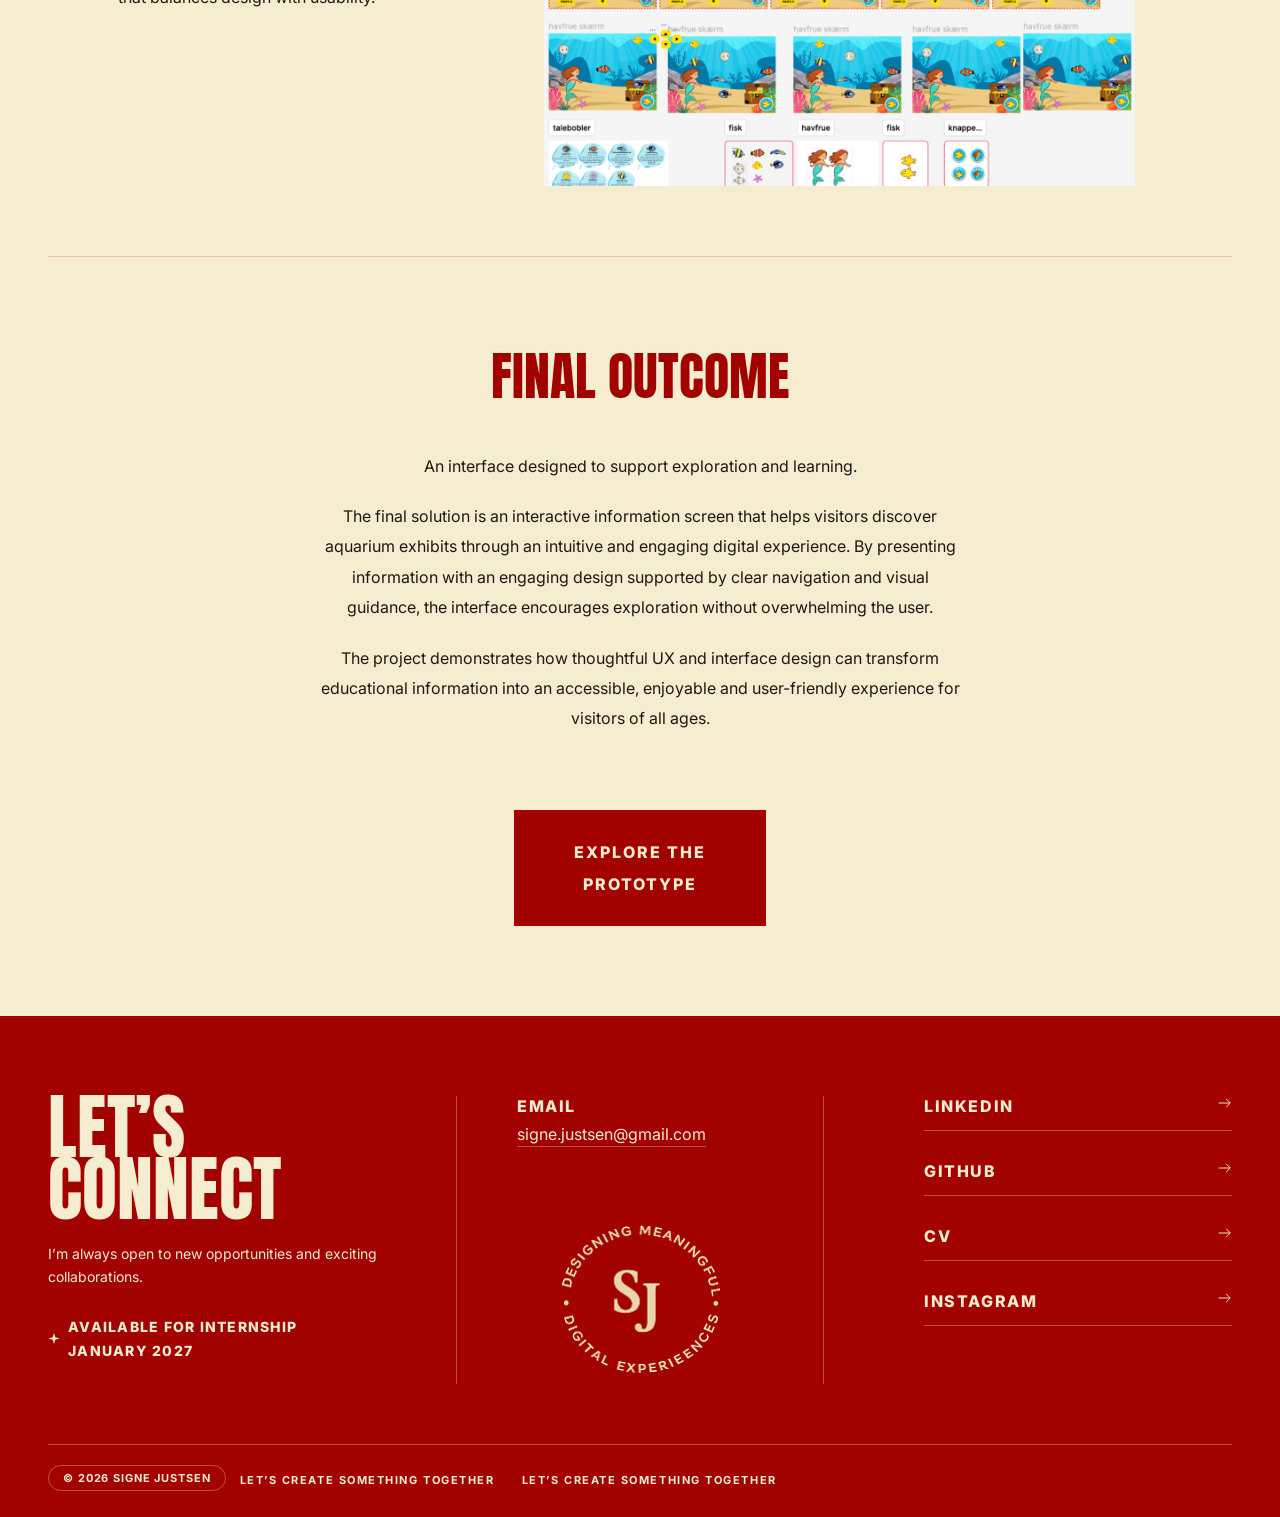
==== commit 9ed7293e: "rettelser i tekst" ====
--- a/akvarie.html
+++ b/akvarie.html
@@ -84,13 +84,13 @@
             Designing an intuitive digital informative experience.
           </p>
           <p>
-            This project was focused on designing an interactive informative screen
+            This project was centered on designing an interactive informative screen
             for visitors at an aquarium in Storcenter Nord. The goal was to present educational
             content in a way that was both engaging and easy to navigate while
             supporting visitors throughout their experience.
           </p>
           <p>
-            By combining user-centered design with a clear visual hierarchy, we
+            By combining user-centered design with a simple and colorful design, we
             explored how digital interfaces can make information more
             accessible, interactive and enjoyable for visitors of all ages.
           </p>
@@ -102,11 +102,11 @@
         <div class="case-block__body">
           <p class="lead">Understanding users in a public environment.</p>
           <p>
-            Our design decisions were informed by research into user behaviour,
+            Our design decisions were formed by research into user behaviour,
             visitor needs and information consumption in public spaces. We
             explored how users interact with digital information screens and
-            identified the importance of clarity, simplicity and quick access to
-            relevant content.
+            identified the importance of engaging content, simplicity and quick 
+            access to relevant information.
           </p>
           <p>
             These insights helped define the overall information architecture
@@ -138,17 +138,18 @@
         <div class="case-block__body">
           <p class="lead">Creating a clear and engaging interface.</p>
           <p>
-            The design process combined idea generation, wireframing, prototyping and
-            continuous iteration. Early concepts were explored through sketches
-            before evolving into interactive prototypes, allowing us to validate
-            navigation patterns and refine the overall user experience.
-          </p>
-          <p>
-            Throughout the project, we focused on visual hierarchy, consistency
-            and accessibility to ensure that information could be understood
-            quickly in a public environment. User feedback and iterative
-            improvements helped shape a final interface that balances aesthetics
-            with usability.
+            The design process combined idea generation, wireframing and 
+            prototyping in Figma, alongside continuous iteration. Early concepts 
+            were explored through sketches before evolving into interactive, 
+            clickable prototypes, allowing us to validate navigation patterns and 
+            refine the overall user experience.
+          </p>
+          <p>
+            Throughout the project, we focused on engaging interactions, consistency 
+            and feedback with sounds or animations to ensure that information
+            could be understood quickly in a public environment. The final interface 
+            was built with HTML, CSS and JavaScript, and user feedback and iterative 
+            improvements helped shape a result that balances design with usability.
           </p>
           <div class="case-block__images">
             <img
@@ -182,7 +183,7 @@
         <p>
           The final solution is an interactive information screen that helps
           visitors discover aquarium exhibits through an intuitive and engaging
-          digital experience. By presenting information in manageable sections
+          digital experience. By presenting information with an engaging design
           supported by clear navigation and visual guidance, the interface
           encourages exploration without overwhelming the user.
         </p>
--- a/CSS/style.css
+++ b/CSS/style.css
@@ -231,7 +231,7 @@
   grid-column: 2;
   grid-row: 1;
   max-width: 440px;
-  font-size: 15.5px;
+  font-size: 16px;
   line-height: 1.75;
   padding-top: 10px;
 }
@@ -253,7 +253,7 @@
 }
 
 .hero__intro {
-  font-size: 14px;
+  font-size: 15px;
   font-weight: 800;
   line-height: 2.15;
   letter-spacing: 0.16em;
@@ -323,7 +323,7 @@
 
 .hero-tagline__text p {
   margin-top: 5px;
-  font-size: 13px;
+  font-size: 16px;
   font-weight: 600;
   letter-spacing: 0.18em;
   line-height: 1.5;
@@ -370,7 +370,7 @@
   flex-direction: column;
   align-items: flex-start;
   gap: 12px;
-  font-size: 11px;
+  font-size: 16px;
   font-weight: 800;
   letter-spacing: 0.16em;
   margin-top: 80px;
@@ -379,6 +379,7 @@
 .hero__scroll svg {
   width: 16px;
   height: 26px;
+  margin-left: 24px;
   animation: bob 2.2s var(--ease) infinite;
 }
 @keyframes bob {
@@ -409,7 +410,7 @@
   margin-top: 100px;
 }
 
-.project-list {
+.work-selection-intro .project-list {
   display: flex;
   flex-direction: column;
 }
@@ -431,7 +432,7 @@
 }
 
 .project-card__index {
-  font-size: 12.5px;
+  font-size: 16px;
   font-weight: 700;
   letter-spacing: 0.04em;
   padding-top: 4px;
@@ -470,7 +471,7 @@
 }
 
 .project-card__text p {
-  font-size: 12.5px;
+  font-size: 16px;
   font-weight: 700;
   letter-spacing: 0.09em;
   margin-bottom: 16px;
@@ -483,8 +484,8 @@
 }
 
 .project-card__meta span {
-  font-size: 11px;
-  font-weight: 700;
+  font-size: 15px;
+  font-weight: 530;
   letter-spacing: 0.07em;
 }
 
@@ -542,7 +543,7 @@
 }
 
 .about__text p {
-  font-size: 18px;
+  font-size: 16px;
   line-height: 2.4;
   max-width: 36ch;
   margin-top: 20px;
@@ -620,15 +621,15 @@
 
 .skills__col h3 {
   color: var(--red);
-  font-size: 13px;
+  font-size: 16px;
   font-weight: 800;
   letter-spacing: 0.1em;
   margin-bottom: 16px;
 }
 
 .skills__col li {
-  font-size: 14.5px;
-  font-weight: 500;
+  font-size: 14px;
+  font-weight: 600;
   line-height: 2;
   margin-bottom: 10px;
 }
@@ -703,14 +704,14 @@
 }
 
 .timeline__org {
-  font-size: 14px;
+  font-size: 16px;
   font-weight: 600;
   line-height: 1.4;
 }
 
 .timeline__date {
   display: block;
-  font-size: 12px;
+  font-size: 16px;
   font-weight: 600;
   color: var(--red-dark);
   letter-spacing: 0.04em;
@@ -736,7 +737,8 @@
 .bring {
   background: var(--red);
   color: var(--bg);
-  padding: 100px 0;
+  min-height: 82vh;
+  padding: 72px 0;
   text-align: center;
 }
 
@@ -746,13 +748,13 @@
   font-size: 60px;
   letter-spacing: 0.02em;
   text-transform: uppercase;
-  margin-bottom: 64px;
+  margin-bottom: 52px;
 }
 
 .bring__grid {
   display: flex;
   justify-content: center;
-  gap: clamp(30px, 7vw, 110px);
+  gap: clamp(24px, 6vw, 96px);
   flex-wrap: wrap;
 }
 
@@ -775,7 +777,7 @@
 }
 
 .bring__item p {
-  font-size: 12.5px;
+  font-size: 16px;
   font-weight: 800;
   letter-spacing: 0.08em;
 }
@@ -824,15 +826,15 @@
 }
 
 .how__num {
-  font-size: 12px;
+  font-size: 16px;
   font-weight: 800;
   color: var(--red-dark);
   letter-spacing: 0.06em;
 }
 
 .how__icon {
-  width: 52px;
-  height: 52px;
+  width: 75px;
+  height: 75px;
   color: var(--red);
 }
 .how__icon svg {
@@ -841,7 +843,7 @@
 }
 
 .how__label {
-  font-size: 11.5px;
+  font-size: 16px;
   font-weight: 800;
   letter-spacing: 0.08em;
 }
@@ -850,15 +852,17 @@
   color: var(--red);
   align-self: center;
   margin-top: 38px;
-  width: 26px;
-  height: 14px;
+  width: 32px;
+  height: 20px;
   flex-shrink: 0;
   opacity: 0;
   transition: opacity 0.4s var(--ease);
 }
+
 .how__arrow.visible {
   opacity: 1;
 }
+
 .how__arrow svg {
   width: 100%;
   height: 100%;
@@ -908,7 +912,7 @@
 }
 
 .testimonial p.testimonial__quote {
-  font-size: 15px;
+  font-size: 16px;
   line-height: 1.8;
   opacity: 0.9;
 }
@@ -916,7 +920,7 @@
 .testimonial__name {
   display: block;
   margin-top: 18px;
-  font-size: 12px;
+  font-size: 14px;
   font-weight: 800;
   letter-spacing: 0.08em;
   opacity: 0.85;
@@ -969,8 +973,8 @@
 }
 
 .soft-skills__col li {
-  font-size: 18px;
-  font-weight: 500;
+  font-size: 16px;
+  font-weight: 700;
   letter-spacing: 0.08em;
 }
 
@@ -1003,7 +1007,7 @@
   background: var(--red);
   color: var(--bg);
   padding: 26px clamp(28px, 4vw, 54px);
-  font-size: 13px;
+  font-size: 16px;
   font-weight: 800;
   letter-spacing: 0.12em;
   line-height: 2;
@@ -1025,7 +1029,7 @@
 
 .case-metabar h4 {
   color: var(--red);
-  font-size: 12px;
+  font-size: 16px;
   font-weight: 800;
   letter-spacing: 0.08em;
   margin-bottom: 14px;
@@ -1042,7 +1046,7 @@
 }
 
 .case-metabar p {
-  font-size: 14.5px;
+  font-size: 16px;
   line-height: 1.7;
 }
 
@@ -1075,7 +1079,7 @@
 }
 
 .case-block__body p {
-  font-size: 14.5px;
+  font-size: 16px;
   line-height: 3;
   max-width: 70ch;
   min-width: 50ch;
@@ -1221,7 +1225,7 @@
 }
 
 .case-outcome p {
-  font-size: 15.5px;
+  font-size: 16px;
   line-height: 1.9;
   max-width: 64ch;
   margin: 0 auto 20px;
@@ -1241,7 +1245,7 @@
   background: var(--red);
   color: var(--bg);
   padding: 26px 60px;
-  font-size: 14px;
+  font-size: 16px;
   font-weight: 800;
   letter-spacing: 0.12em;
   line-height: 2;
@@ -1297,7 +1301,7 @@
 }
 
 .footer__left p {
-  font-size: 14.5px;
+  font-size: 14px;
   line-height: 1.7;
   max-width: 50ch;
 }
@@ -1307,7 +1311,7 @@
   align-items: center;
   gap: 8px;
   margin-top: 26px;
-  font-size: 11.5px;
+  font-size: 16px;
   font-weight: 800;
   letter-spacing: 0.09em;
 }
@@ -1341,13 +1345,13 @@
 .footer__email span {
   display: block;
   margin-bottom: 8px;
-  font-size: 12px;
+  font-size: 16px;
   font-weight: 800;
   letter-spacing: 0.1em;
 }
 
 .footer__email a {
-  font-size: 14.5px;
+  font-size: 16px;
   border-bottom: 1px solid var(--line-on-red);
   padding-bottom: 2px;
 }
@@ -1363,7 +1367,7 @@
   display: flex;
   justify-content: space-between;
   align-items: center;
-  font-size: 13.5px;
+  font-size: 16px;
   font-weight: 800;
   letter-spacing: 0.1em;
   padding-bottom: 14px;
@@ -1410,7 +1414,7 @@
 }
 
 .case-hero__index {
-  font-size: 14px;
+  font-size: 16px;
   font-weight: 600;
   color: var(--red-dark);
   margin-bottom: 10px;
@@ -1717,10 +1721,14 @@
   justify-content: center;
   padding: 80px 0;
 }
+.bring {
+  min-height: 82vh;
+  padding: 72px 0;
+}
 .bring__heading,
 .how__heading,
 .testimonials__heading {
-  margin-bottom: clamp(70px, 10vh, 110px);
+  margin-bottom: clamp(44px, 8vh, 95px);
 }
 .bring__grid {
   justify-content: space-evenly;
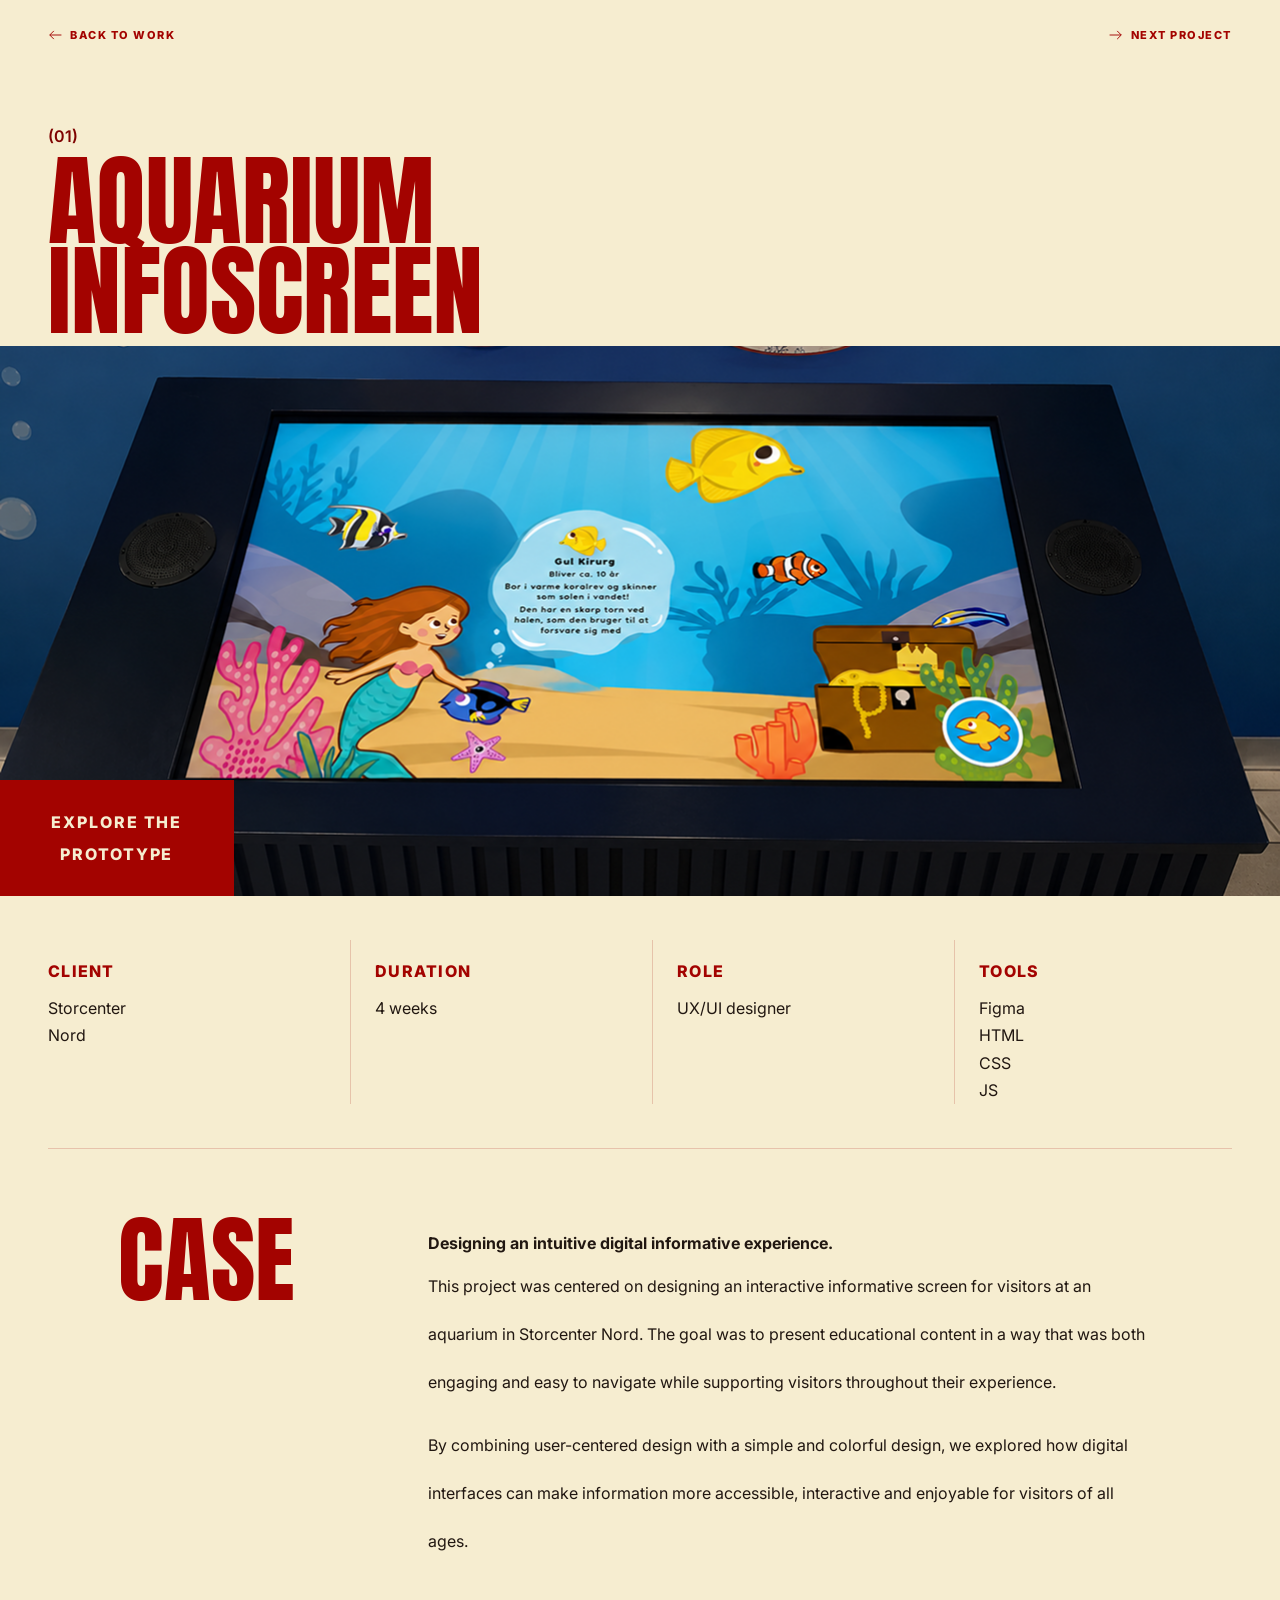
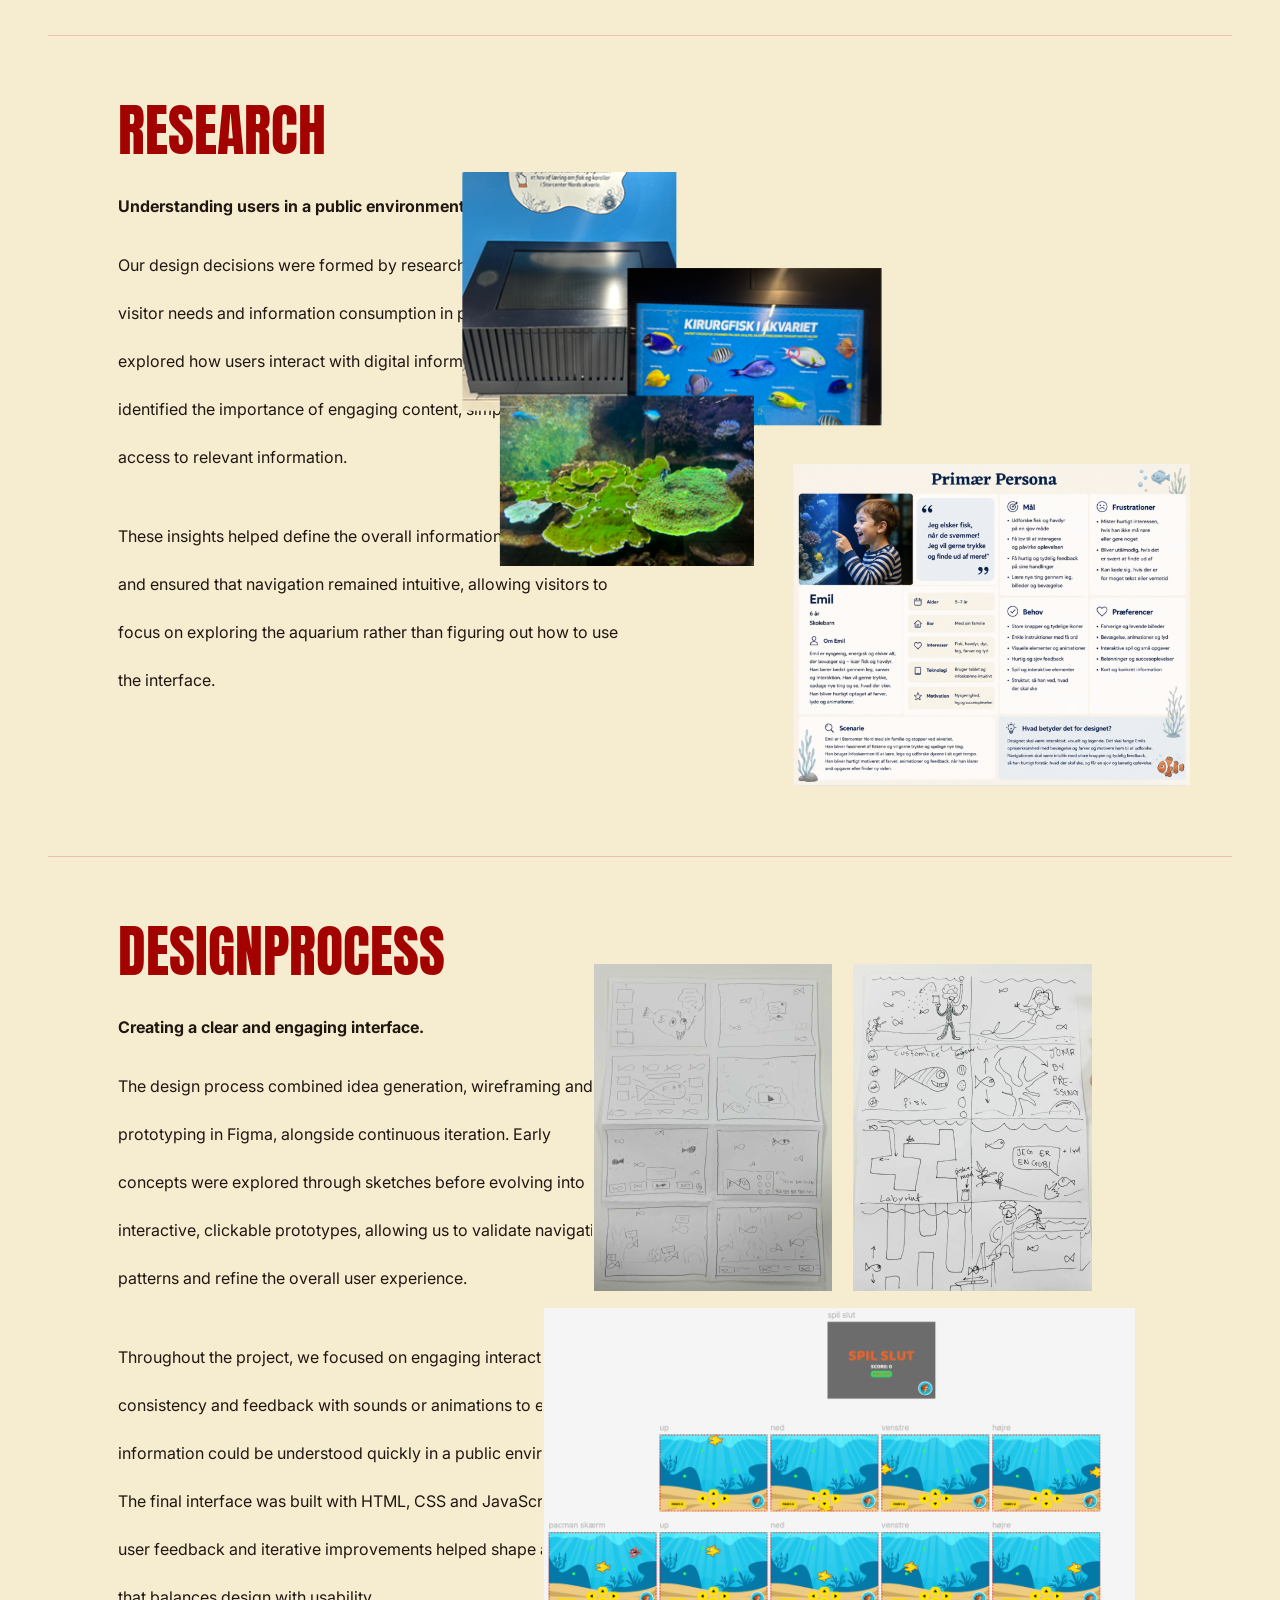
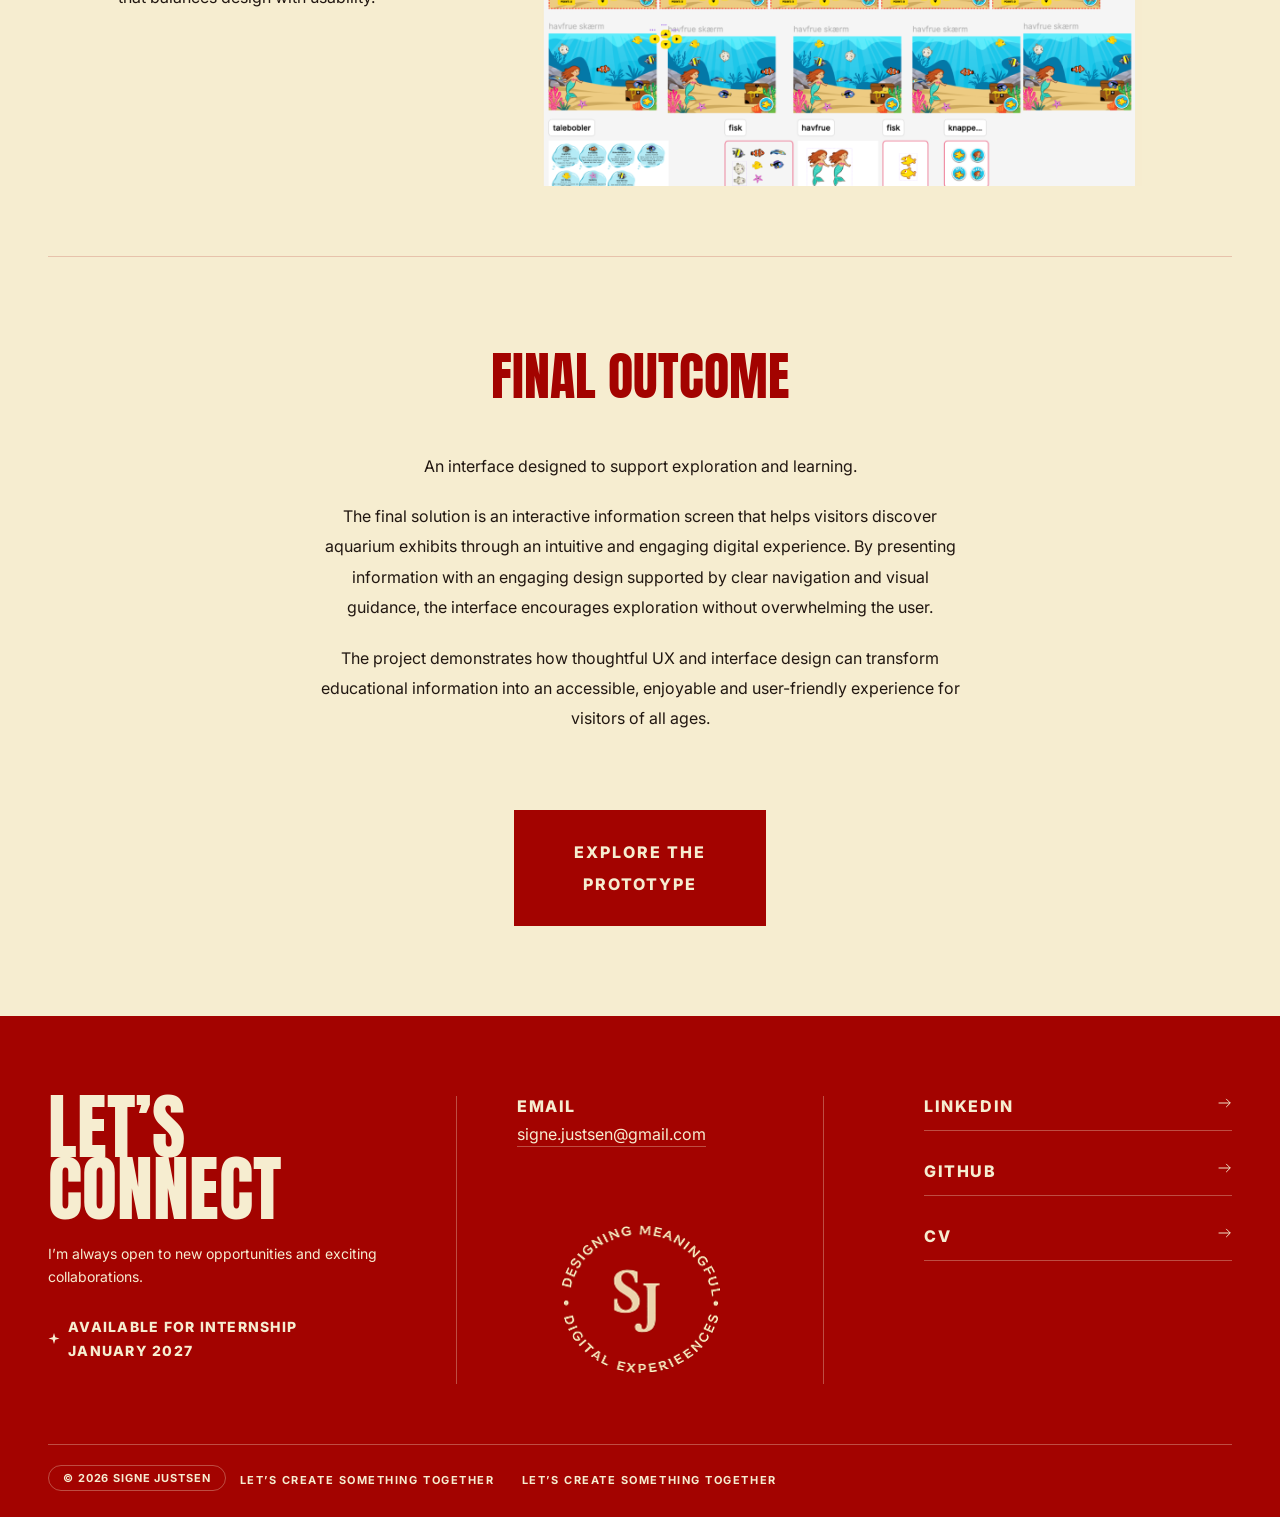
==== commit 63345417: "rettelser" ====
--- a/akvarie.html
+++ b/akvarie.html
@@ -269,18 +269,6 @@
               <path d="M1 8h20M14 1l7 7-7 7" />
             </svg>
           </a>
-          <a href="https://www.instagram.com/signe.justsen" target="_blank" rel="noopener"
-            >INSTAGRAM
-            <svg
-              viewBox="0 0 24 16"
-              fill="none"
-              xmlns="http://www.w3.org/2000/svg"
-              stroke="currentColor"
-              stroke-width="1.6"
-            >
-              <path d="M1 8h20M14 1l7 7-7 7" />
-            </svg>
-          </a>
         </div>
       </div>
 
--- a/CSS/style.css
+++ b/CSS/style.css
@@ -521,7 +521,7 @@
 }
 
 .title-about {
-  padding-left: 180px;
+  padding-left: 80px;
 }
 
 .about__grid {
@@ -578,8 +578,8 @@
 
 .skills__grid {
   display: grid;
-  grid-template-columns: 270px repeat(3, 220px);
-  column-gap: 40px;
+  grid-template-columns: 380px repeat(3, 220px);
+  column-gap: 30px;
   max-width: 1120px;
   margin: 0 auto;
 }
@@ -615,7 +615,7 @@
 .skills__intro p {
   font-size: 16px;
   line-height: 3;
-  max-width: 32ch;
+  max-width: 38ch;
   margin-top: -40px;
 }
 
@@ -881,7 +881,8 @@
 .testimonials {
   background: var(--red);
   color: var(--bg);
-  padding: 100px 0;
+  min-height: 82vh;
+  padding: 72px 0;
   text-align: center;
 }
 
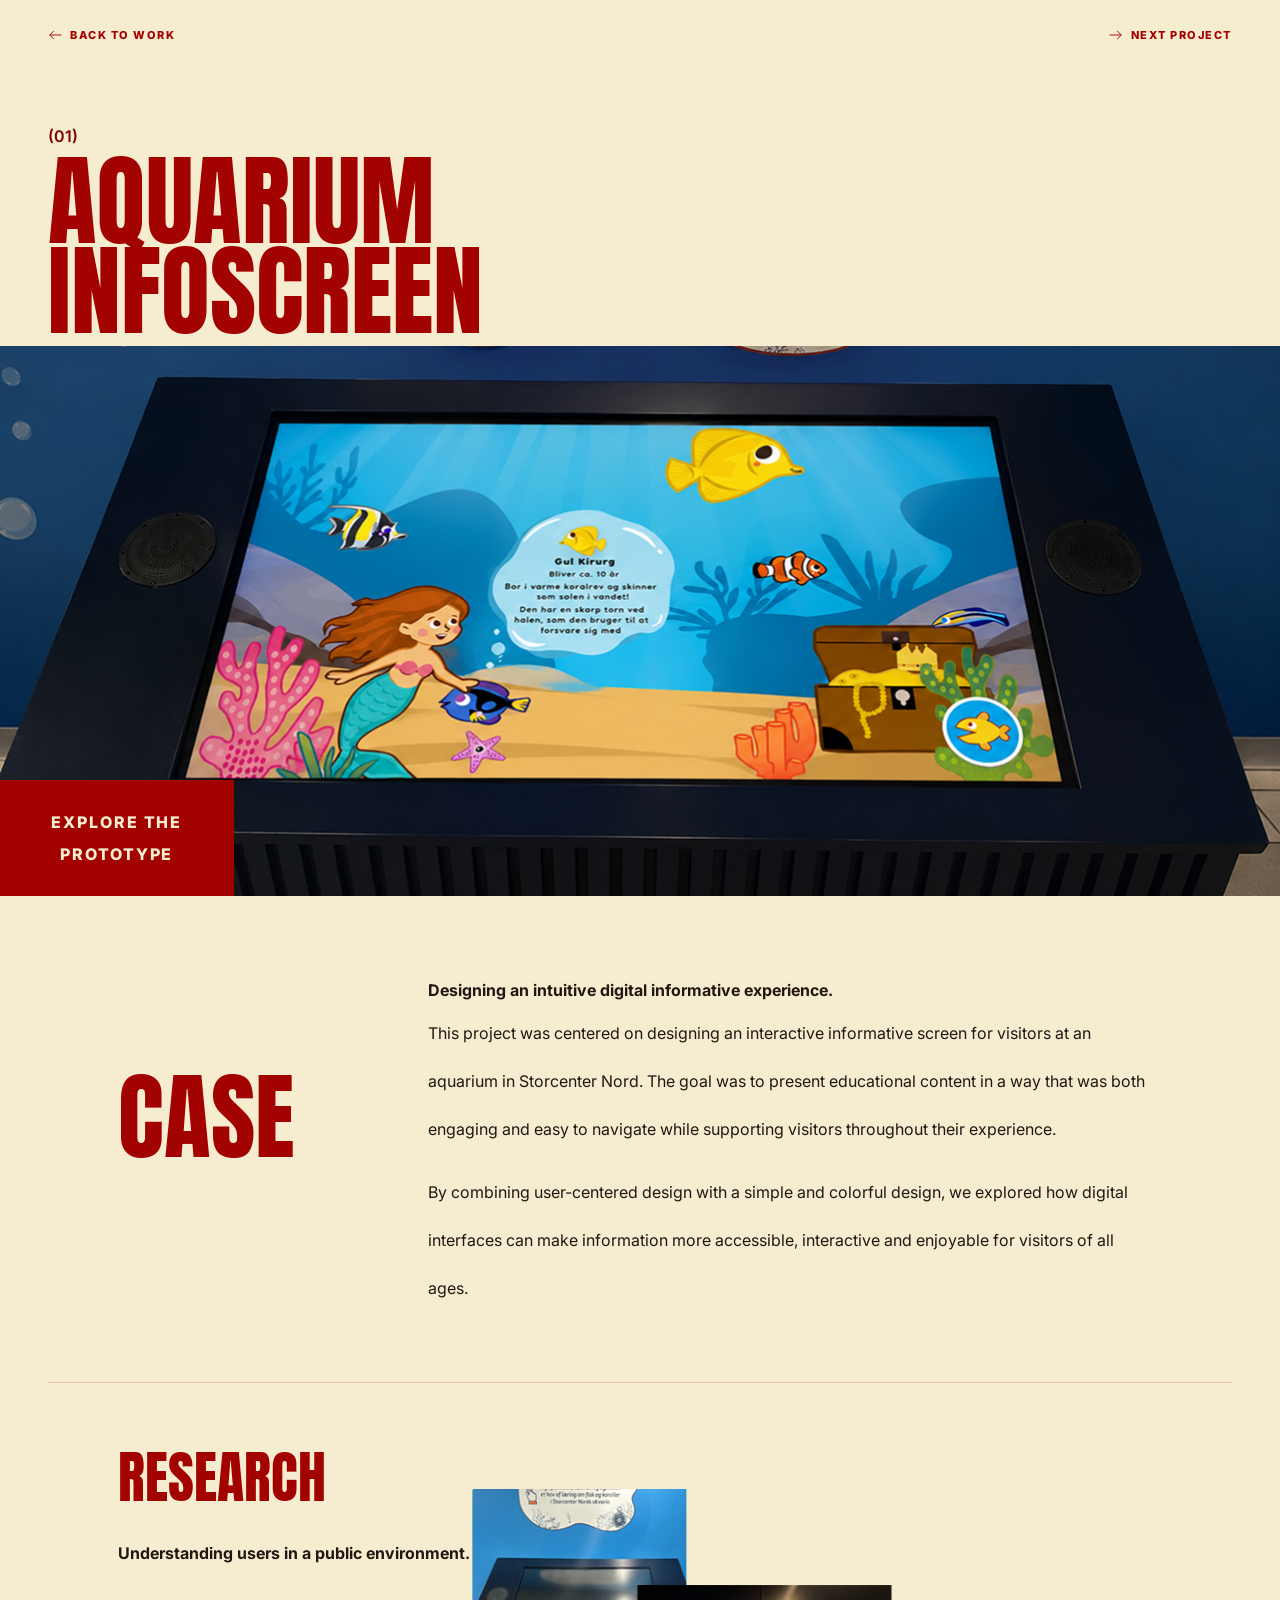
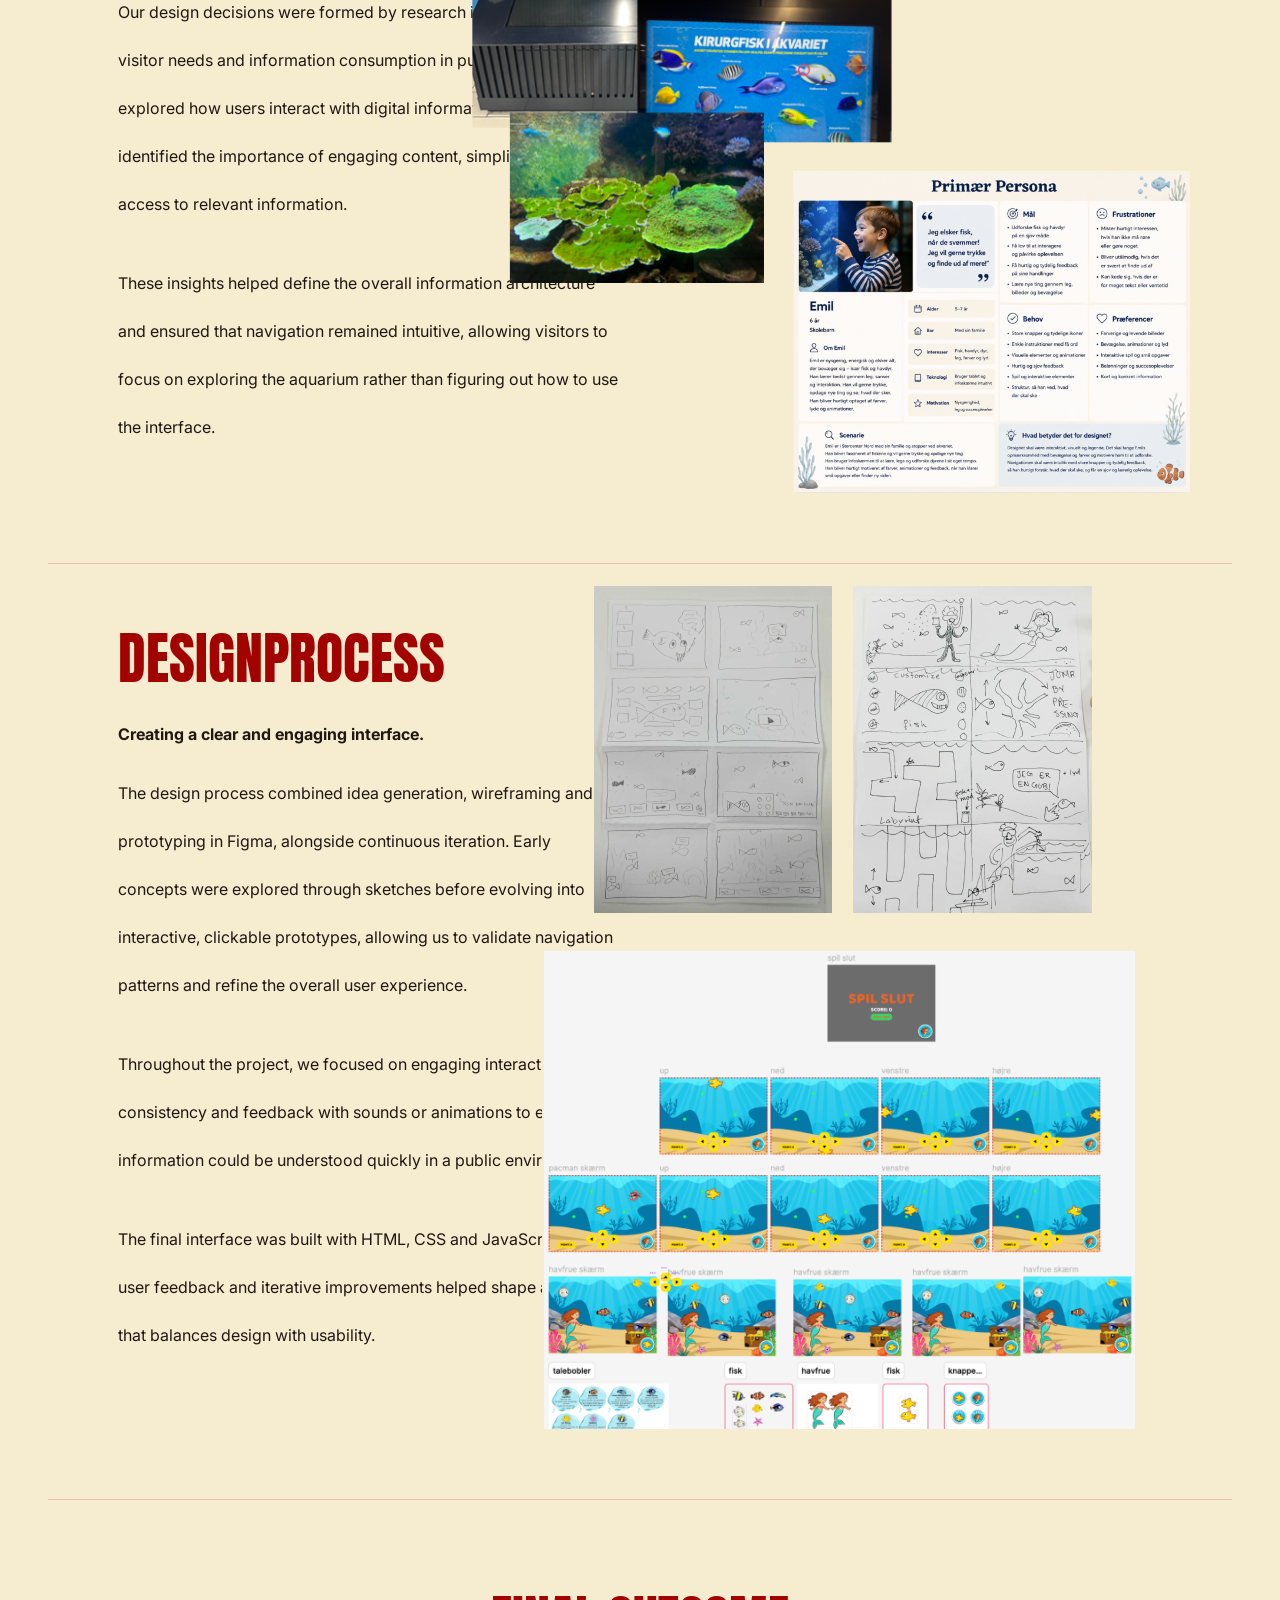
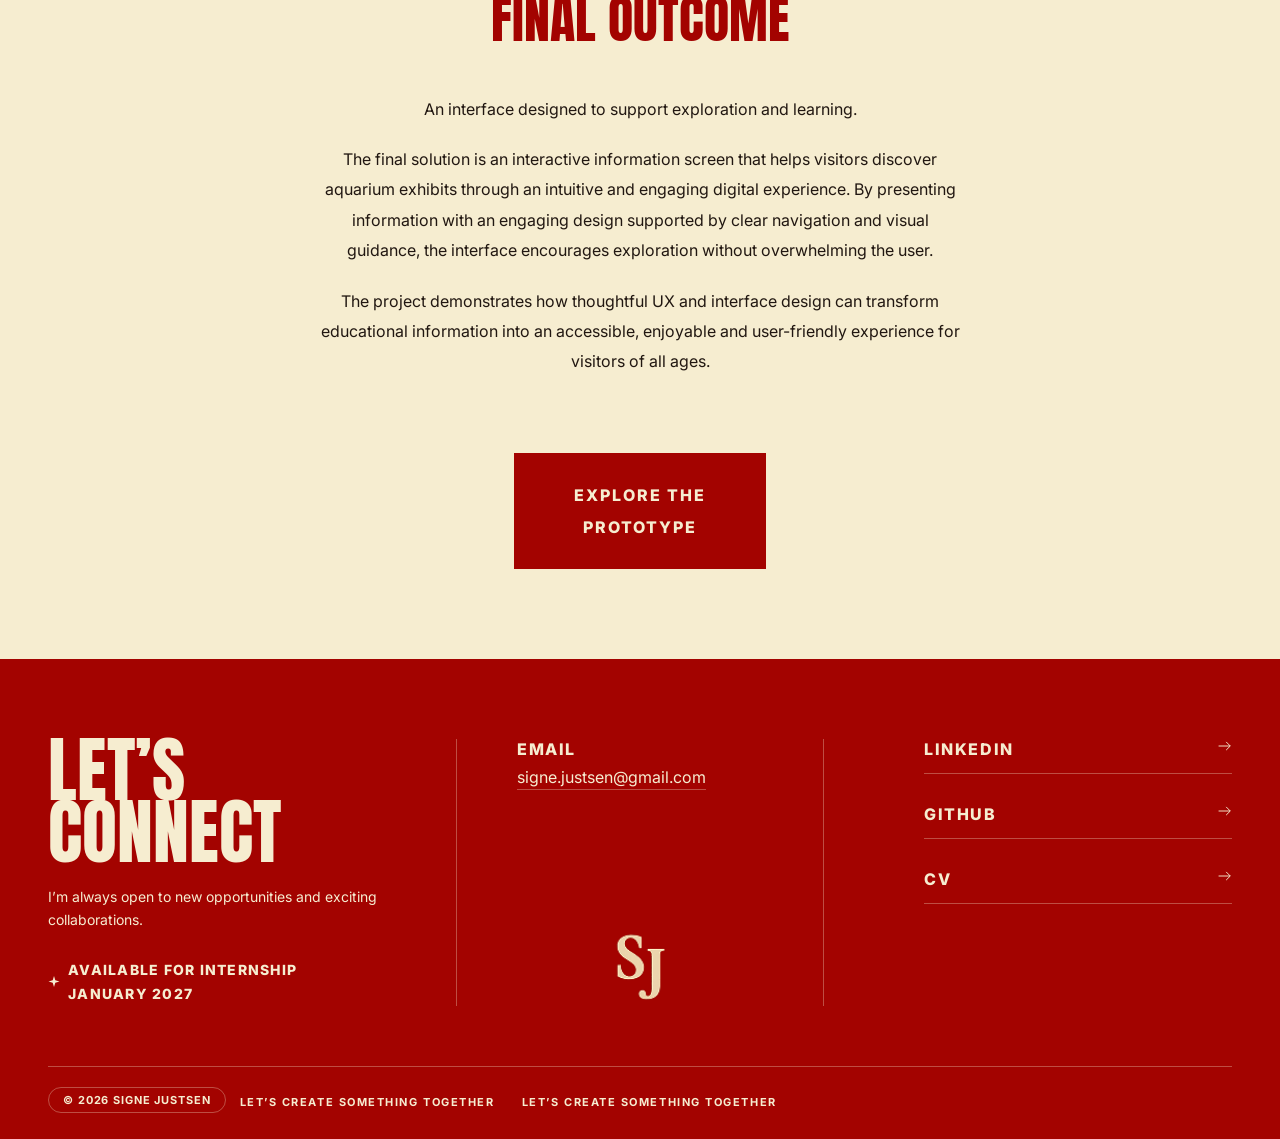
==== commit f75b25f8: "commit" ====
--- a/akvarie.html
+++ b/akvarie.html
@@ -4,6 +4,7 @@
     <meta charset="UTF-8" />
     <meta name="viewport" content="width=device-width, initial-scale=1.0" />
     <title>Aquarium Infoscreen — Signe Justsen</title>
+    <link rel="icon" href="/favicon.ico" type="image/x-icon" />
     <link rel="stylesheet" href="CSS/style.css" />
   </head>
   <body>
@@ -20,7 +21,7 @@
         </svg>
         BACK TO WORK
       </a>
-      <a class="next-link" href="kreakassen.html">
+      <a class="next-link" href="ovartaci.html">
         NEXT PROJECT
         <svg
           viewBox="0 0 24 16"
@@ -51,47 +52,29 @@
         />
         <a
           class="case-hero__cta"
-          href="http://127.0.0.1:5502/index.html"
+          href="https://signejustsen.github.io/storcenternord-aquarium/"
           target="_blank"
           rel="noopener"
           >EXPLORE THE<br />PROTOTYPE</a
         >
       </div>
 
-      <section class="case-metabar wrap reveal">
-        <div class="case-metabar__col">
-          <h4>CLIENT</h4>
-          <p>Storcenter<br />Nord</p>
-        </div>
-        <div class="case-metabar__col">
-          <h4>DURATION</h4>
-          <p>4 weeks</p>
-        </div>
-        <div class="case-metabar__col">
-          <h4>ROLE</h4>
-          <p>UX/UI designer</p>
-        </div>
-        <div class="case-metabar__col">
-          <h4>TOOLS</h4>
-          <p>Figma<br />HTML<br />CSS<br />JS</p>
-        </div>
-      </section>
-
       <section class="case-block wrap reveal">
-        <h2 class="case-block__label">CASE</h2>
+        <h2 class="case-block__label" id="case-title-a">CASE</h2>
         <div class="case-block__body">
           <p class="lead">
             Designing an intuitive digital informative experience.
           </p>
           <p>
-            This project was centered on designing an interactive informative screen
-            for visitors at an aquarium in Storcenter Nord. The goal was to present educational
-            content in a way that was both engaging and easy to navigate while
-            supporting visitors throughout their experience.
-          </p>
-          <p>
-            By combining user-centered design with a simple and colorful design, we
-            explored how digital interfaces can make information more
+            This project was centered on designing an interactive informative
+            screen for visitors at an aquarium in Storcenter Nord. The goal was
+            to present educational content in a way that was both engaging and
+            easy to navigate while supporting visitors throughout their
+            experience.
+          </p>
+          <p>
+            By combining user-centered design with a simple and colorful design,
+            we explored how digital interfaces can make information more
             accessible, interactive and enjoyable for visitors of all ages.
           </p>
         </div>
@@ -105,7 +88,7 @@
             Our design decisions were formed by research into user behaviour,
             visitor needs and information consumption in public spaces. We
             explored how users interact with digital information screens and
-            identified the importance of engaging content, simplicity and quick 
+            identified the importance of engaging content, simplicity and quick
             access to relevant information.
           </p>
           <p>
@@ -138,18 +121,21 @@
         <div class="case-block__body">
           <p class="lead">Creating a clear and engaging interface.</p>
           <p>
-            The design process combined idea generation, wireframing and 
-            prototyping in Figma, alongside continuous iteration. Early concepts 
-            were explored through sketches before evolving into interactive, 
-            clickable prototypes, allowing us to validate navigation patterns and 
-            refine the overall user experience.
-          </p>
-          <p>
-            Throughout the project, we focused on engaging interactions, consistency 
-            and feedback with sounds or animations to ensure that information
-            could be understood quickly in a public environment. The final interface 
-            was built with HTML, CSS and JavaScript, and user feedback and iterative 
-            improvements helped shape a result that balances design with usability.
+            The design process combined idea generation, wireframing and
+            prototyping in Figma, alongside continuous iteration. Early concepts
+            were explored through sketches before evolving into interactive,
+            clickable prototypes, allowing us to validate navigation patterns
+            and refine the overall user experience.
+          </p>
+          <p>
+            Throughout the project, we focused on engaging interactions,
+            consistency and feedback with sounds or animations to ensure that
+            information could be understood quickly in a public environment.
+          </p>
+          <p>
+            The final interface was built with HTML, CSS and JavaScript, and
+            user feedback and iterative improvements helped shape a result that
+            balances design with usability.
           </p>
           <div class="case-block__images">
             <img
@@ -196,7 +182,7 @@
 
       <div class="case-cta wrap reveal">
         <a
-          href="http://127.0.0.1:5502/index.html"
+          href="https://signejustsen.github.io/storcenternord-aquarium/"
           target="_blank"
           rel="noopener"
           >EXPLORE THE<br />PROTOTYPE</a
@@ -233,7 +219,10 @@
         </div>
 
         <div class="footer__links">
-          <a href="https://www.linkedin.com/in/signe-justsen-0b3811287/" target="_blank" rel="noopener"
+          <a
+            href="https://www.linkedin.com/in/signe-justsen-0b3811287/"
+            target="_blank"
+            rel="noopener"
             >LINKEDIN
             <svg
               viewBox="0 0 24 16"
@@ -245,7 +234,10 @@
               <path d="M1 8h20M14 1l7 7-7 7" />
             </svg>
           </a>
-          <a href="https://github.com/signejustsen" target="_blank" rel="noopener"
+          <a
+            href="https://github.com/signejustsen"
+            target="_blank"
+            rel="noopener"
             >GITHUB
             <svg
               viewBox="0 0 24 16"
@@ -257,7 +249,7 @@
               <path d="M1 8h20M14 1l7 7-7 7" />
             </svg>
           </a>
-          <a href="cv-signejustsen.docx" target="_blank" rel="noopener"
+          <a href="cv-signejustsen.pdf" target="_blank" rel="noopener"
             >CV
             <svg
               viewBox="0 0 24 16"
--- a/CSS/style.css
+++ b/CSS/style.css
@@ -573,50 +573,71 @@
 
 /* SKILLS */
 .skills {
-  padding-bottom: 200px;
+  padding-bottom: 80px;
 }
 
 .skills__grid {
   display: grid;
-  grid-template-columns: 380px repeat(3, 220px);
-  column-gap: 30px;
-  max-width: 1120px;
+  grid-template-columns: minmax(320px, 2fr) repeat(3, minmax(170px, 1fr));
+  column-gap: 0;
+  max-width: 1200px;
   margin: 0 auto;
 }
 
 .skills__col {
   border-left: 1px solid var(--line);
-  padding-left: 50px;
+  padding: 0 28px;
   margin-top: -55px;
-  margin-left: 50px;
-  margin-right: -20px;
+  text-align: center;
+}
+
+.skills__icon-list {
+  display: flex;
+  flex-direction: column;
+  align-items: center;
+  gap: 22px;
+}
+
+.skills__icon-list li {
+  display: flex;
+  flex-direction: column;
+  align-items: center;
+  gap: 10px;
+  width: 74px;
+  margin-bottom: 0;
+  text-align: center;
+}
+
+.skills__icon-list li span {
+  font-size: 11px;
+  font-weight: 700;
+  letter-spacing: 0.02em;
+  line-height: 1.25;
+}
+
+.skills__icon-list li svg {
+  width: 32px;
+  height: 32px;
+  color: var(--red);
+  flex-shrink: 0;
 }
 
 .skills__col:last-child {
-  position: relative;
-  border-right: none;
-}
-
-.skills__col:last-child::after {
-  content: "";
-  position: absolute;
-  top: 0;
-  bottom: 0;
-  right: -95px;
-  width: 1px;
-  background: var(--line);
+  border-right: 1px solid var(--line);
 }
 
 .skills__col:first-of-type {
   border-left: none;
-  padding-left: 0;
+  padding-left: 28px;
 }
 
 .skills__intro p {
   font-size: 16px;
   line-height: 3;
-  max-width: 38ch;
+  max-width: 30ch;
+  margin-left: 100px;
   margin-top: -40px;
+  text-align: center;
 }
 
 .skills__col h3 {
@@ -625,6 +646,7 @@
   font-weight: 800;
   letter-spacing: 0.1em;
   margin-bottom: 16px;
+  text-align: center;
 }
 
 .skills__col li {
@@ -877,63 +899,6 @@
   }
 }
 
-/* WHAT PEOPLE SAY ABOUT ME */
-.testimonials {
-  background: var(--red);
-  color: var(--bg);
-  min-height: 82vh;
-  padding: 72px 0;
-  text-align: center;
-}
-
-.testimonials__heading {
-  font-family: var(--display);
-  font-weight: 400;
-  font-size: clamp(34px, 4.5vw, 52px);
-  letter-spacing: 0.02em;
-  text-transform: uppercase;
-  margin-bottom: 60px;
-}
-
-.testimonials__grid {
-  display: grid;
-  grid-template-columns: 1fr 1fr;
-  gap: 50px;
-  max-width: 900px;
-  margin: 0 auto;
-  text-align: left;
-}
-
-.testimonial__mark {
-  font-family: var(--display);
-  font-size: 44px;
-  line-height: 1;
-  margin-bottom: 14px;
-  opacity: 0.85;
-}
-
-.testimonial p.testimonial__quote {
-  font-size: 16px;
-  line-height: 1.8;
-  opacity: 0.9;
-}
-
-.testimonial__name {
-  display: block;
-  margin-top: 18px;
-  font-size: 14px;
-  font-weight: 800;
-  letter-spacing: 0.08em;
-  opacity: 0.85;
-}
-
-@media (max-width: 640px) {
-  .testimonials__grid {
-    grid-template-columns: 1fr;
-    gap: 44px;
-  }
-}
-
 /* SOFT SKILLS */
 .soft-skills {
   padding: 80px 0;
@@ -1020,37 +985,6 @@
   background: var(--red-dark);
 }
 
-.case-metabar {
-  padding: 44px 0;
-  border-bottom: 1px solid var(--line);
-  display: grid;
-  grid-template-columns: repeat(4, 1fr);
-  gap: 24px;
-}
-
-.case-metabar h4 {
-  color: var(--red);
-  font-size: 16px;
-  font-weight: 800;
-  letter-spacing: 0.08em;
-  margin-bottom: 14px;
-}
-
-.case-metabar__col {
-  padding-left: 24px;
-  border-left: 1px solid var(--line);
-}
-
-.case-metabar__col:first-child {
-  border-left: none;
-  padding-left: 0;
-}
-
-.case-metabar p {
-  font-size: 16px;
-  line-height: 1.7;
-}
-
 .case-block {
   padding: 70px 70px;
   border-bottom: 1px solid var(--line);
@@ -1114,28 +1048,50 @@
   display: block;
 }
 
+.outcome-kk {
+  padding-bottom: 170px;
+}
+
+.h3-kk {
+  padding-top: 80px;
+}
+
+#case-title-a {
+  margin-top: 110px;
+}
+
+#case-title-k {
+  margin-top: 190px;
+}
+
+#case-title-o {
+  margin-top: 140px;
+}
+
 /* Individual image hooks for research / designprocess adjustments */
 
 .akvarie-research-1 {
-  margin-top: -100px;
-  margin-left: -280px;
+  margin-top: -130px;
+  margin-left: -270px;
 }
 
 .akvarie-research-2 {
-  margin-top: -120px;
+  margin-top: -130px;
   width: 400px;
   margin-left: 50px;
 }
 
 .akvarie-design-1 {
-  margin-top: -130px;
+  margin-top: -390px;
   margin-left: -150px;
 }
 .akvarie-design-2 {
-  margin-top: -130px;
-}
+  margin-top: -390px;
+}
+
 .akvarie-design-3 {
   margin-left: -200px;
+  margin-top: -40px;
   min-width: 600px;
 }
 
@@ -1144,13 +1100,16 @@
   margin-left: -250px;
   min-width: 500px;
 }
+
 .kreakassen-research-2 {
   min-width: 450px;
 }
+
 .kreakassen-design-1 {
   margin-top: -370px;
   margin-left: -102px;
 }
+
 .kreakassen-design-2 {
   min-width: 780px;
   margin-left: -280px;
@@ -1158,26 +1117,26 @@
 }
 
 .ovartaci-research-1 {
-  margin-top: -150px;
+  margin-top: -350px;
   margin-left: -250px;
   min-width: 500px;
 }
+
 .ovartaci-research-2 {
   min-width: 450px;
 }
+
 .ovartaci-design-1 {
   margin-top: -160px;
-  margin-left: -280px;
-  min-width: 550px;
-}
+  margin-left: -140px;
+  min-width: 500px;
+}
+
 .ovartaci-design-2 {
-  margin-top: -250px;
-  margin-left: 70px;
-  max-width: 260px;
-}
-.ovartaci-design-3 {
-  min-width: 780px;
-  margin-left: -280px;
+  margin-top: 20px;
+  margin-left: -100px;
+  max-width: 300px;
+  min-width: 420px;
 }
 
 /* image column sits next to the text on wide screens, stacks under it on small screens */
@@ -1262,14 +1221,6 @@
 }
 
 @media (max-width: 800px) {
-  .case-metabar {
-    grid-template-columns: 1fr 1fr;
-    row-gap: 30px;
-  }
-  .case-metabar__col:nth-child(3) {
-    border-left: none;
-    padding-left: 0;
-  }
   .case-block {
     grid-template-columns: 1fr;
     gap: 18px;
@@ -1330,8 +1281,9 @@
 .seal--on-red {
   position: static;
   margin: 0;
-  width: 170px;
-  height: 170px;
+  margin-top: -20px;
+  width: 82px;
+  height: 82px;
   display: flex;
   justify-content: center;
   align-items: center;
@@ -1712,10 +1664,9 @@
   }
 }
 
-/* full-height layout for the centered sections (bring / how / testimonials) */
+/* full-height layout for the centered sections (bring / how) */
 .bring,
-.how,
-.testimonials {
+.how {
   min-height: 100vh;
   display: flex;
   align-items: center;
@@ -1727,8 +1678,7 @@
   padding: 72px 0;
 }
 .bring__heading,
-.how__heading,
-.testimonials__heading {
+.how__heading {
   margin-bottom: clamp(44px, 8vh, 95px);
 }
 .bring__grid {
@@ -1748,20 +1698,9 @@
   width: 140px;
   gap: 22px;
 }
-.testimonials__grid {
-  max-width: 1150px;
-  gap: 120px;
-  align-items: start;
-}
-.testimonial {
-  display: flex;
-  flex-direction: column;
-  justify-content: flex-start;
-}
 @media (max-width: 900px) {
   .bring,
-  .how,
-  .testimonials {
+  .how {
     min-height: auto;
   }
   .how__row {
@@ -1769,3 +1708,107 @@
     justify-content: center;
   }
 }
+
+/* WHAT I BRING — hover tooltip */
+.bring__icon {
+  position: relative;
+}
+
+.bring__icon img {
+  transition: transform 0.25s var(--ease);
+}
+
+.bring__item:hover .bring__icon img {
+  transform: scale(1.08);
+}
+
+.bring__tooltip {
+  position: absolute;
+  top: 100%;
+  left: 50%;
+  transform: translateX(-50%) translateY(6px);
+  width: 260px;
+  background: var(--bg);
+  color: var(--ink);
+  padding: 18px 20px;
+  border-radius: 6px;
+  box-shadow: 0 12px 28px rgba(0, 0, 0, 0.25);
+  opacity: 0;
+  visibility: hidden;
+  transition:
+    opacity 0.25s var(--ease),
+    transform 0.25s var(--ease);
+  pointer-events: none;
+  z-index: 20;
+  text-align: center;
+}
+
+.bring__tooltip::before {
+  content: "";
+  position: absolute;
+  bottom: 100%;
+  left: 50%;
+  transform: translateX(-50%);
+  border-width: 0 8px 8px 8px;
+  border-style: solid;
+  border-color: transparent transparent var(--bg) transparent;
+}
+
+.bring__tooltip p {
+  font-size: 15px;
+  line-height: 1.6;
+  font-weight: 500;
+}
+
+.bring__item:hover .bring__tooltip {
+  opacity: 1;
+  visibility: visible;
+  transform: translateX(-50%) translateY(14px);
+}
+
+/* SOFT SKILLS / HARD SKILLS — fold ud */
+.fold__summary {
+  display: flex;
+  align-items: center;
+  gap: 24px;
+  cursor: pointer;
+  list-style: none;
+}
+
+.fold__summary::-webkit-details-marker {
+  display: none;
+}
+
+.fold__icon {
+  position: relative;
+  width: 34px;
+  height: 34px;
+  border: 2px solid var(--red);
+  border-radius: 50%;
+  flex-shrink: 0;
+}
+
+.fold__icon::before,
+.fold__icon::after {
+  content: "";
+  position: absolute;
+  top: 50%;
+  left: 50%;
+  background: var(--red);
+  transform: translate(-50%, -50%);
+}
+
+.fold__icon::before {
+  width: 14px;
+  height: 2px;
+}
+
+.fold__icon::after {
+  width: 2px;
+  height: 14px;
+  transition: transform 0.25s var(--ease);
+}
+
+.fold[open] .fold__icon::after {
+  transform: translate(-50%, -50%) rotate(90deg) scaleY(0);
+}
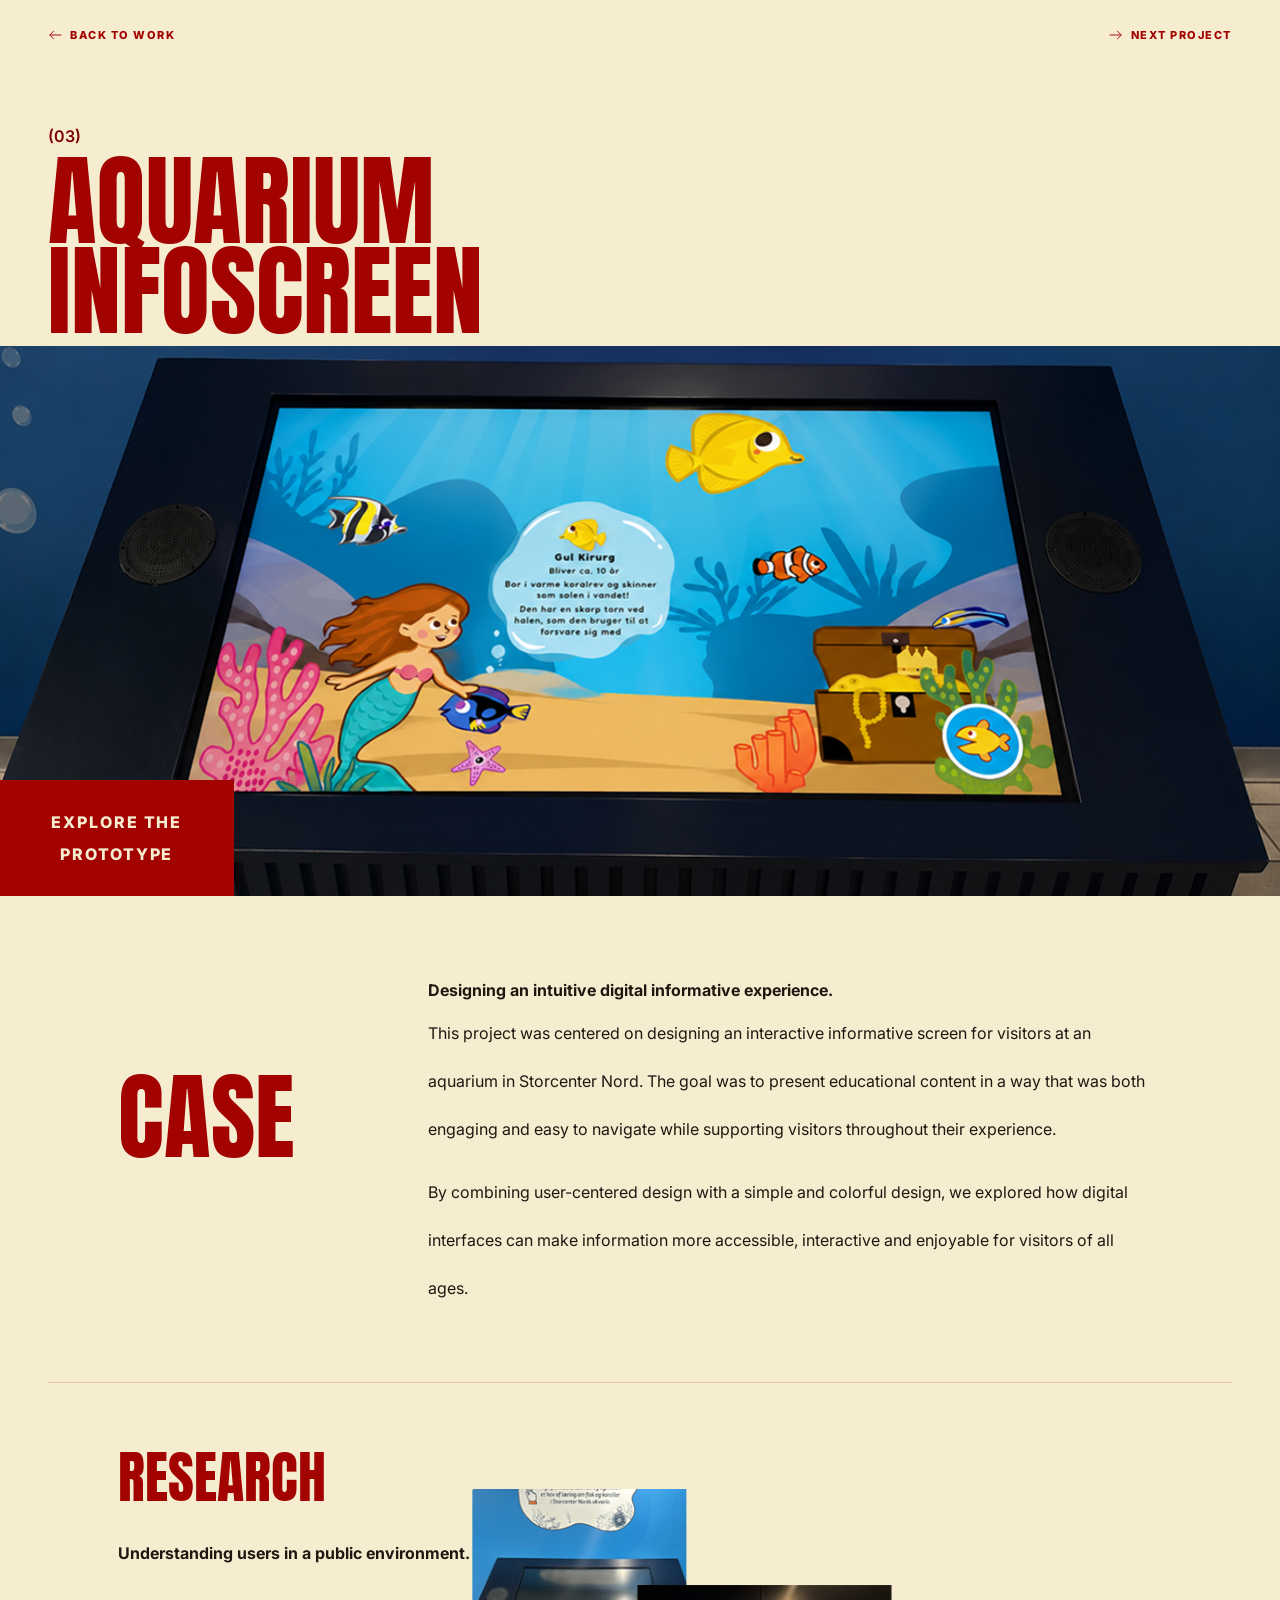
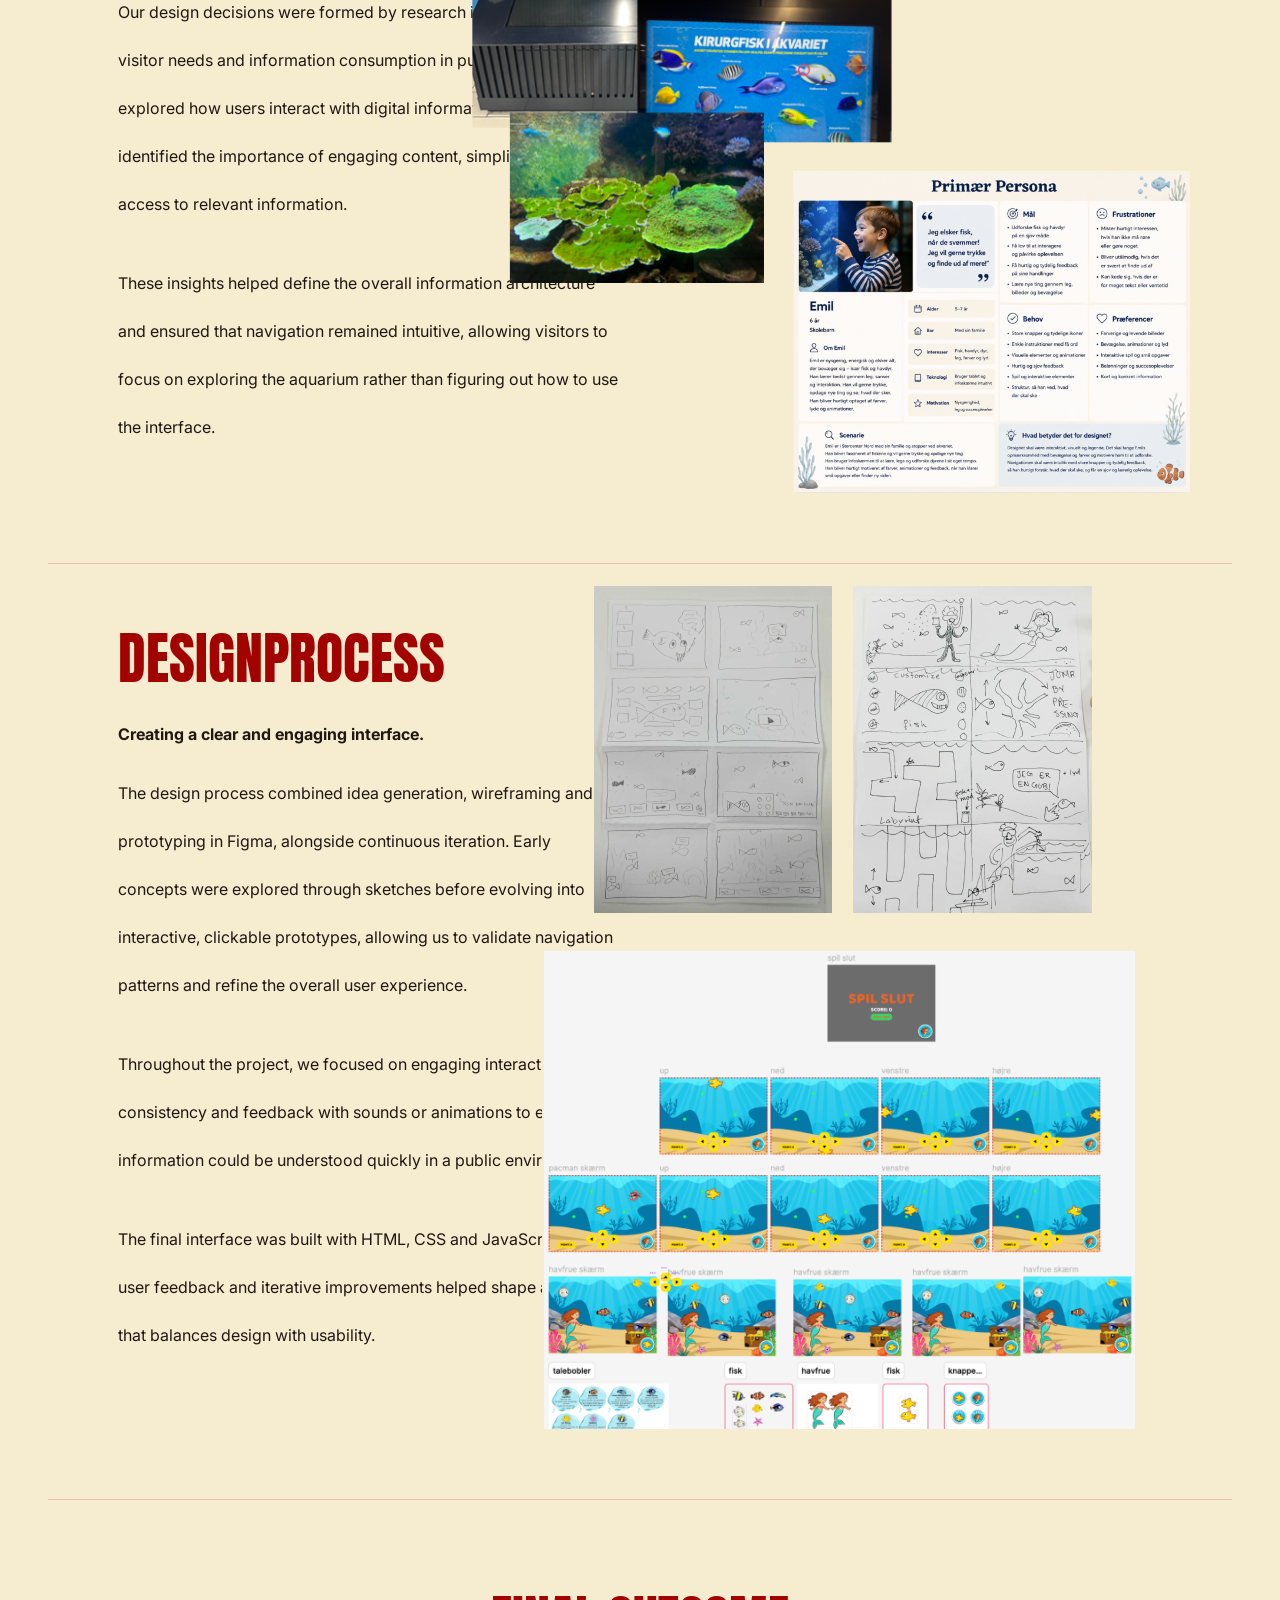
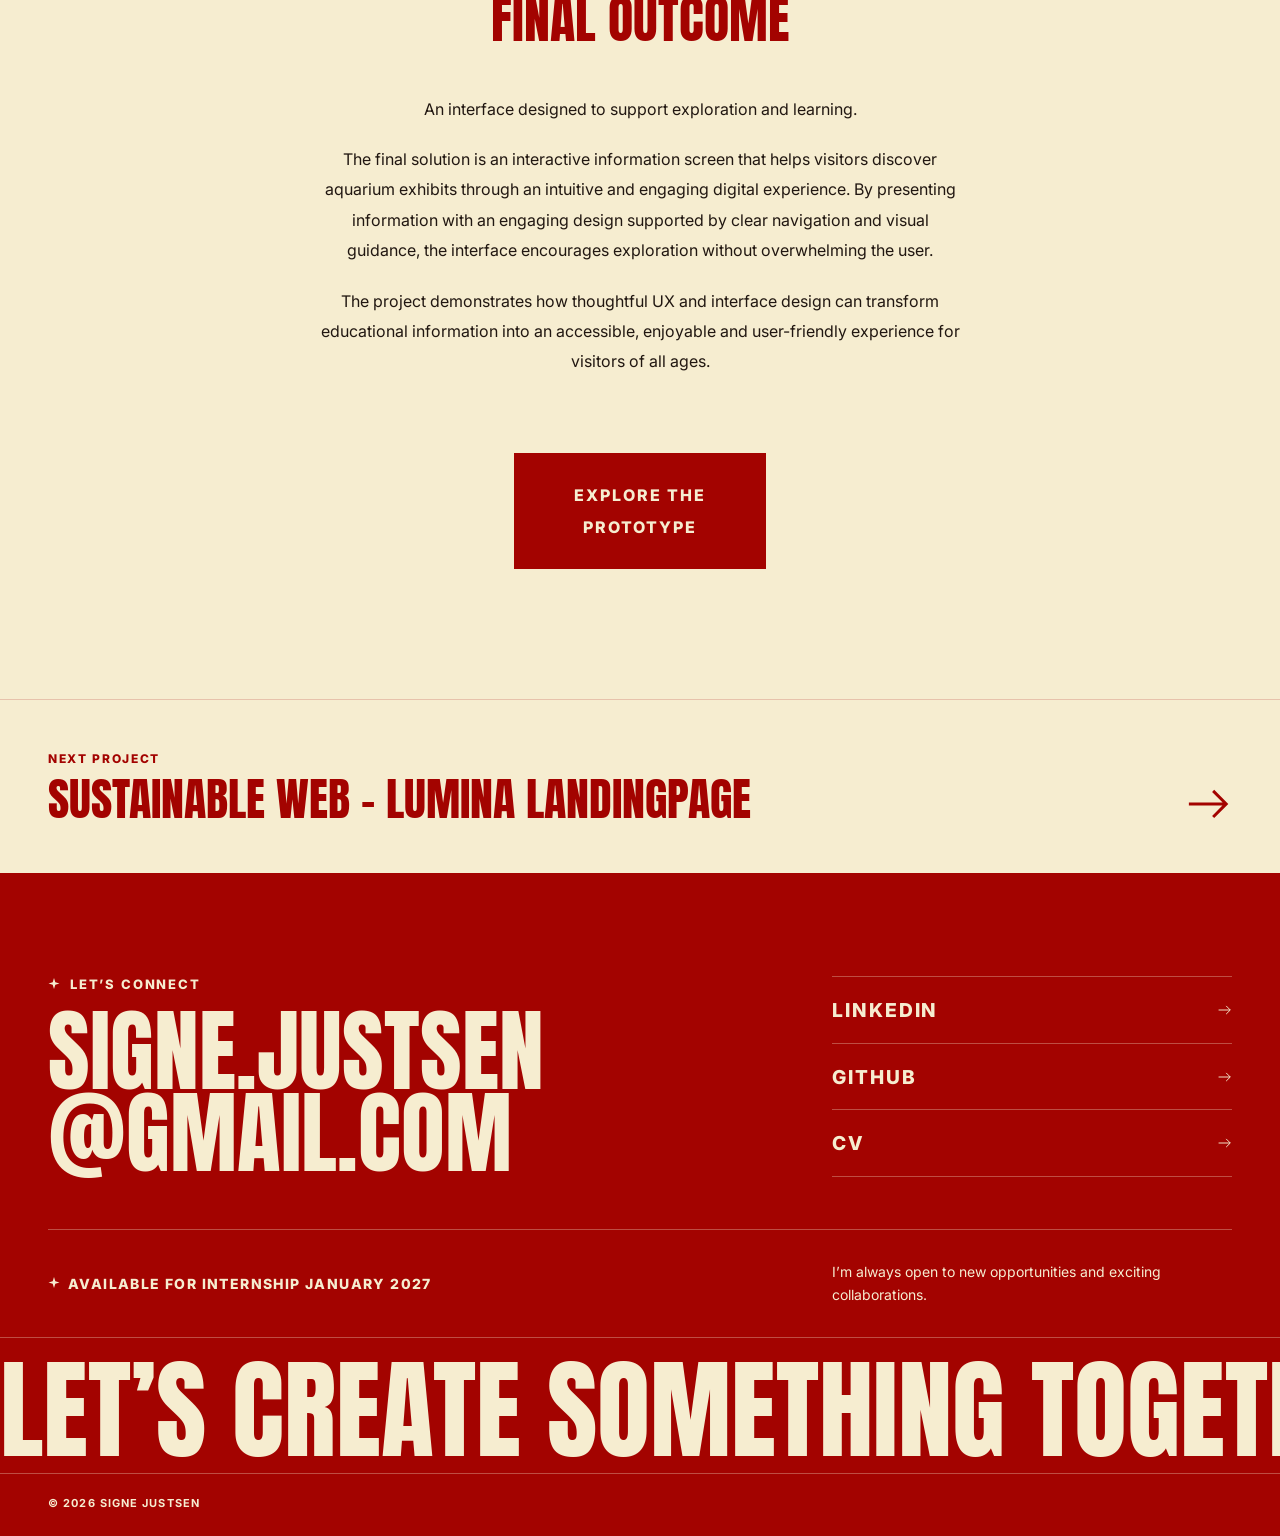
==== commit 3ab90362: "commit" ====
--- a/akvarie.html
+++ b/akvarie.html
@@ -1,5 +1,5 @@
 <!doctype html>
-<html lang="da">
+<html lang="en">
   <head>
     <meta charset="UTF-8" />
     <meta name="viewport" content="width=device-width, initial-scale=1.0" />
@@ -21,7 +21,7 @@
         </svg>
         BACK TO WORK
       </a>
-      <a class="next-link" href="ovartaci.html">
+      <a class="next-link" href="lumina.html">
         NEXT PROJECT
         <svg
           viewBox="0 0 24 16"
@@ -37,7 +37,7 @@
 
     <main class="page">
       <section class="case-hero wrap reveal">
-        <p class="case-hero__index">(01)</p>
+        <p class="case-hero__index">(03)</p>
         <h1 class="case-hero__title">
           <span>AQUARIUM</span>
           <span>INFOSCREEN</span>
@@ -188,90 +188,48 @@
           >EXPLORE THE<br />PROTOTYPE</a
         >
       </div>
+      <a class="next-project" href="lumina.html">
+        <span class="next-project__eyebrow">NEXT PROJECT</span>
+        <span class="next-project__title">SUSTAINABLE WEB - LUMINA LANDINGPAGE</span>
+        <svg viewBox="0 0 24 16" fill="none" xmlns="http://www.w3.org/2000/svg" stroke="currentColor" stroke-width="1.6" aria-hidden="true"><path d="M1 8h20M14 1l7 7-7 7" /></svg>
+      </a>
     </main>
 
-    <footer class="footer reveal">
-      <div class="wrap footer__grid">
-        <div class="footer__left">
-          <h2>LET’S CONNECT</h2>
-          <p>
-            I’m always open to new opportunities and exciting collaborations.
-          </p>
-          <p class="footer__availability">
-            <svg width="12" height="12" viewBox="0 0 24 24" fill="currentColor">
-              <path
-                d="M12 0l2.6 8.4L23 11l-8.4 2.6L12 22l-2.6-8.4L1 11l8.4-2.6z"
-              />
-            </svg>
-            AVAILABLE FOR INTERNSHIP<br />JANUARY 2027
-          </p>
-        </div>
-
-        <div class="footer__mid">
-          <div class="footer__email">
-            <span>EMAIL</span>
-            <a href="mailto:signe.justsen@gmail.com">signe.justsen@gmail.com</a>
+    <footer id="contact" class="ft reveal">
+      <div class="wrap">
+        <div class="ft__top">
+          <div class="ft__main">
+            <p class="ft__eyebrow">
+              <svg width="12" height="12" viewBox="0 0 24 24" fill="currentColor" aria-hidden="true"><path d="M12 0l2.6 8.4L23 11l-8.4 2.6L12 22l-2.6-8.4L1 11l8.4-2.6z" /></svg>
+              LET’S CONNECT
+            </p>
+            <a class="ft__mail" href="mailto:signe.justsen@gmail.com">signe.justsen<br />@gmail.com</a>
           </div>
 
-          <div class="seal seal--on-red" aria-hidden="true">
-            <img src="img/icons/seal-cream.png" alt="" loading="lazy" />
-          </div>
-        </div>
-
-        <div class="footer__links">
-          <a
-            href="https://www.linkedin.com/in/signe-justsen-0b3811287/"
-            target="_blank"
-            rel="noopener"
-            >LINKEDIN
-            <svg
-              viewBox="0 0 24 16"
-              fill="none"
-              xmlns="http://www.w3.org/2000/svg"
-              stroke="currentColor"
-              stroke-width="1.6"
-            >
-              <path d="M1 8h20M14 1l7 7-7 7" />
-            </svg>
-          </a>
-          <a
-            href="https://github.com/signejustsen"
-            target="_blank"
-            rel="noopener"
-            >GITHUB
-            <svg
-              viewBox="0 0 24 16"
-              fill="none"
-              xmlns="http://www.w3.org/2000/svg"
-              stroke="currentColor"
-              stroke-width="1.6"
-            >
-              <path d="M1 8h20M14 1l7 7-7 7" />
-            </svg>
-          </a>
-          <a href="cv-signejustsen.pdf" target="_blank" rel="noopener"
-            >CV
-            <svg
-              viewBox="0 0 24 16"
-              fill="none"
-              xmlns="http://www.w3.org/2000/svg"
-              stroke="currentColor"
-              stroke-width="1.6"
-            >
-              <path d="M1 8h20M14 1l7 7-7 7" />
-            </svg>
-          </a>
-        </div>
-      </div>
-
-      <div class="wrap footer__bottom">
-        <span class="footer__tag">© 2026 SIGNE JUSTSEN</span>
-        <div class="marquee">
-          <div class="marquee__track">
-            <span>LET’S CREATE SOMETHING TOGETHER</span>
-            <span>LET’S CREATE SOMETHING TOGETHER</span>
-          </div>
-        </div>
+          <nav class="ft__links" aria-label="Links">
+            <a href="https://www.linkedin.com/in/signe-justsen-0b3811287/" target="_blank" rel="noopener">LINKEDIN <svg viewBox="0 0 24 16" fill="none" xmlns="http://www.w3.org/2000/svg" stroke="currentColor" stroke-width="1.6" aria-hidden="true"><path d="M1 8h20M14 1l7 7-7 7" /></svg></a>
+            <a href="https://github.com/signejustsen" target="_blank" rel="noopener">GITHUB <svg viewBox="0 0 24 16" fill="none" xmlns="http://www.w3.org/2000/svg" stroke="currentColor" stroke-width="1.6" aria-hidden="true"><path d="M1 8h20M14 1l7 7-7 7" /></svg></a>
+            <a href="cv-signejustsen.pdf" target="_blank" rel="noopener">CV <svg viewBox="0 0 24 16" fill="none" xmlns="http://www.w3.org/2000/svg" stroke="currentColor" stroke-width="1.6" aria-hidden="true"><path d="M1 8h20M14 1l7 7-7 7" /></svg></a>
+          </nav>
+        </div>
+
+        <div class="ft__row">
+          <p class="ft__avail">
+            <svg width="12" height="12" viewBox="0 0 24 24" fill="currentColor" aria-hidden="true"><path d="M12 0l2.6 8.4L23 11l-8.4 2.6L12 22l-2.6-8.4L1 11l8.4-2.6z" /></svg>
+            AVAILABLE FOR INTERNSHIP JANUARY 2027
+          </p>
+          <p>I’m always open to new opportunities and exciting collaborations.</p>
+        </div>
+      </div>
+
+      <div class="ft__marquee" aria-hidden="true">
+        <div class="ft__track">
+          <span>LET’S CREATE SOMETHING TOGETHER ✦</span><span>LET’S CREATE SOMETHING TOGETHER ✦</span><span>LET’S CREATE SOMETHING TOGETHER ✦</span><span>LET’S CREATE SOMETHING TOGETHER ✦</span>
+        </div>
+      </div>
+
+      <div class="wrap ft__bottom">
+        <span>© 2026 SIGNE JUSTSEN</span>
       </div>
     </footer>
 
--- a/CSS/style.css
+++ b/CSS/style.css
@@ -539,14 +539,14 @@
   object-fit: cover;
   transform: scale(1.35);
   transform-origin: center;
-  margin-top: -100px;
+  margin-top: -70px;
 }
 
 .about__text p {
   font-size: 16px;
   line-height: 2.4;
-  max-width: 36ch;
-  margin-top: 20px;
+  max-width: 45ch;
+  margin-top: 0px;
 }
 
 .about__list {
@@ -1812,3 +1812,1099 @@
 .fold[open] .fold__icon::after {
   transform: translate(-50%, -50%) rotate(90deg) scaleY(0);
 }
+
+/* LUMINA AUDIT - kun Lumina */
+body:has(.ooux-img) .case-block--stacked .case-block__body {
+  grid-template-columns: minmax(0, 1fr) 300px;
+  gap: 70px;
+}
+
+/* Teksten */
+body:has(.ooux-img) .case-block--stacked .case-block__body > *:not(.case-block__images) {
+  width: 100%;
+  max-width: 600px;
+  min-width: 0;
+}
+
+/* Billedkolonnen */
+body:has(.ooux-img) .case-block--stacked .case-block__body > .case-block__images {
+  grid-column: 2;
+  margin-top: 0;
+  display: flex;
+  flex-direction: column;
+  gap: 28px;
+  align-items: flex-start;
+}
+
+/* OOUX */
+body:has(.ooux-img) .ooux-img {
+  width: 300px;
+  max-width: 100%;
+  height: auto;
+}
+
+/* Lighthouse */
+body:has(.ooux-img) .lighthouse-img {
+  width: 260px;
+  max-width: 100%;
+  height: auto;
+}
+
+/* Accessibility */
+body:has(.ooux-img) .accessibility-img {
+  width: 240px;
+  max-width: 100%;
+  height: auto;
+}
+
+/* Mobil */
+@media (max-width: 900px) {
+  body:has(.ooux-img) .case-block--stacked .case-block__body {
+    grid-template-columns: 1fr;
+    gap: 30px;
+  }
+
+  body:has(.ooux-img) .case-block--stacked .case-block__body > .case-block__images {
+    grid-column: 1;
+    margin-top: 0;
+  }
+
+  body:has(.ooux-img) .ooux-img,
+  body:has(.ooux-img) .lighthouse-img,
+  body:has(.ooux-img) .accessibility-img {
+    width: 100%;
+    max-width: 100%;
+  }
+}
+/* =========================================================
+   LUMINA — billedplacering (rammer kun lumina.html)
+   Scopet via :has(img[src*="projects/lumina/"]), så de andre
+   projektsider (akvarie, kreakassen, ovartaci) ikke påvirkes.
+   Indsæt nederst i CSS/style.css.
+   ========================================================= */
+
+/* Tekst til venstre, billeder tæt på teksten til højre.
+   Sidste række (1fr) optager billedkolonnens ekstra højde,
+   så afstanden mellem tekstafsnittene ikke bliver strakt. */
+.case-block--stacked .case-block__body:has(img[src*="projects/lumina/"]) {
+  grid-template-columns: 50ch minmax(0, 1fr);
+  grid-template-rows: auto auto auto 1fr;
+  column-gap: 64px;
+}
+
+/* Billedkolonnen starter i højde med overskriften (AUDIT / OPTIMIZATION)
+   i stedet for det gamle faste -240px-hack */
+.case-block--stacked .case-block__body > .case-block__images:has(img[src*="projects/lumina/"]) {
+  grid-column: 2;
+  grid-row: 1 / span 4;
+  margin-top: calc(-1 * (clamp(34px, 4.6vw, 56px) * 0.86 + 28px));
+  display: flex;
+  flex-direction: column;
+  align-items: flex-start;
+  gap: 28px;
+  width: 100%;
+  max-width: 620px;
+}
+
+/* AUDIT: lighthouse til venstre, accessibility forskudt mod højre (ligesom research-kollagerne på de andre sider).
+   Lighthouse vises højst i naturlig størrelse (393px), ellers bliver det uskarpt. */
+.case-block--stacked .case-block__body > .case-block__images img.lighthouse-img {
+  width: min(100%, 393px);
+  margin: 0;
+}
+
+.case-block--stacked .case-block__body > .case-block__images img.accessibility-img {
+  width: min(100%, 460px);
+  align-self: flex-end;
+  margin: 0;
+}
+
+/* OPTIMIZATION: phone-billedet har meget tom plads omkring telefonerne,
+   så det beskæres til et kvadrat, og telefonerne fylder markant mere */
+.case-block--stacked .case-block__body > .case-block__images img[src*="lumina/phone-optimized"] {
+  width: min(100%, 640px);
+  aspect-ratio: 1 / 1;
+  object-fit: cover;
+  object-position: center;
+  margin: 0;
+}
+
+/* OPTIMIZATION: phone-billedet centreres lodret ud for tekstblokken */
+.case-block--stacked .case-block__body > .case-block__images:has(img[src*="lumina/phone-optimized"]) {
+  margin-top: 0;
+  align-self: center;
+}
+
+/* Smalle skærme: billeder under teksten */
+@media (max-width: 1150px) {
+  .case-block--stacked .case-block__body:has(img[src*="projects/lumina/"]) {
+    grid-template-columns: 1fr;
+    grid-template-rows: none;
+  }
+
+  .case-block--stacked .case-block__body > .case-block__images:has(img[src*="projects/lumina/"]) {
+    grid-column: 1;
+    grid-row: auto;
+    margin-top: 28px;
+    max-width: 100%;
+  }
+}
+
+/* ===== POSTERS project page (posters.html) ===== */
+/* all selectors are prefixed poster-/swatch so the other project pages are untouched */
+
+.poster-hero {
+  width: 100vw;
+  margin-left: calc(-50vw + 50%);
+  background: var(--red);
+  padding: clamp(32px, 5vw, 64px) 0;
+}
+
+.poster-hero__grid {
+  display: grid;
+  grid-template-columns: repeat(3, 1fr);
+  gap: clamp(12px, 2vw, 28px);
+  align-items: start;
+}
+
+.poster-hero__grid img {
+  width: 100%;
+  height: auto;
+  border-radius: 2px;
+  box-shadow: 0 18px 40px rgba(33, 23, 17, 0.35);
+}
+
+.poster-hero__grid img:nth-child(2) {
+  margin-top: clamp(16px, 4vw, 56px);
+}
+
+/* BRIEF / STEPS text */
+.case-block__body em {
+  font-style: italic;
+}
+
+.poster-steps {
+  counter-reset: step;
+  margin: 24px 0 0;
+  padding: 0;
+  list-style: none;
+  display: grid;
+  gap: 0;
+  max-width: 70ch;
+}
+
+.poster-steps li {
+  counter-increment: step;
+  display: grid;
+  grid-template-columns: 56px 190px 1fr;
+  gap: 12px;
+  align-items: baseline;
+  padding: 16px 0;
+  border-top: 1px solid var(--line);
+  font-size: 16px;
+  line-height: 1.6;
+}
+
+.poster-steps li::before {
+  content: "0" counter(step);
+  font-family: var(--display);
+  color: var(--red);
+  font-size: 22px;
+}
+
+.poster-steps strong {
+  font-weight: 800;
+  letter-spacing: 0.06em;
+  text-transform: uppercase;
+  font-size: 14px;
+}
+
+/* one poster + its art direction */
+.poster-case {
+  display: grid;
+  grid-template-columns: minmax(280px, 5fr) 6fr;
+  gap: clamp(32px, 6vw, 96px);
+  align-items: start;
+  padding: 80px 70px;
+  border-bottom: 1px solid var(--line);
+}
+
+.poster-case--flip {
+  grid-template-columns: 6fr minmax(280px, 5fr);
+}
+
+.poster-case--flip .poster-case__figure {
+  order: 2;
+}
+
+/* the poster follows you while you read its art direction */
+.poster-case__figure {
+  margin: 0;
+  align-self: stretch;
+}
+
+.poster-case__figure img {
+  position: sticky;
+  top: 90px;
+  width: 100%;
+  height: auto;
+  border-radius: 2px;
+  box-shadow: 0 18px 40px rgba(33, 23, 17, 0.22);
+}
+
+.poster-case__index {
+  color: var(--red-dark);
+  font-size: 16px;
+  font-weight: 600;
+  margin-bottom: 10px;
+}
+
+.poster-case__title {
+  color: var(--red);
+  font-family: var(--display);
+  font-weight: 400;
+  font-size: clamp(44px, 6vw, 84px);
+  line-height: 0.92;
+  text-transform: uppercase;
+  margin-bottom: 24px;
+}
+
+.poster-case__body .lead {
+  font-size: 18px;
+  font-weight: 700;
+  line-height: 1.6;
+  max-width: 52ch;
+  margin-bottom: 14px;
+}
+
+.poster-case__desc {
+  font-size: 15px;
+  line-height: 1.8;
+  max-width: 56ch;
+  margin-bottom: 20px;
+}
+
+.poster-case__keywords {
+  display: inline-block;
+  font-size: 13px;
+  font-weight: 800;
+  letter-spacing: 0.14em;
+  color: var(--bg);
+  background: var(--red);
+  padding: 8px 14px;
+  margin-bottom: 40px;
+}
+
+.poster-case__label {
+  color: var(--red);
+  font-family: var(--display);
+  font-weight: 400;
+  font-size: 24px;
+  letter-spacing: 0.02em;
+  text-transform: uppercase;
+  margin: 0 0 14px;
+}
+
+.poster-case__label--sub {
+  margin-top: 32px;
+}
+
+.poster-case__note {
+  font-size: 15px;
+  line-height: 1.7;
+  max-width: 52ch;
+}
+
+.poster-rules {
+  list-style: none;
+  margin: 0 0 40px;
+  padding: 0;
+}
+
+.poster-rules li {
+  display: grid;
+  grid-template-columns: 48px 1fr;
+  gap: 12px;
+  padding: 16px 0;
+  border-top: 1px solid var(--line);
+}
+
+.poster-rules li > span {
+  font-family: var(--display);
+  color: var(--red);
+  font-size: 26px;
+  line-height: 1;
+}
+
+.poster-rules strong {
+  display: block;
+  font-size: 15px;
+  font-weight: 800;
+  letter-spacing: 0.02em;
+  margin-bottom: 4px;
+}
+
+.poster-rules p {
+  font-size: 15px;
+  line-height: 1.6;
+  max-width: 52ch;
+}
+
+.poster-case__cols {
+  display: grid;
+  grid-template-columns: repeat(2, minmax(0, 1fr));
+  gap: 40px;
+}
+
+/* colour palette */
+.swatches {
+  list-style: none;
+  margin: 0 0 16px;
+  padding: 0;
+}
+
+.swatches li {
+  display: grid;
+  grid-template-columns: 40px 1fr auto;
+  gap: 12px;
+  align-items: center;
+  padding: 6px 0;
+  font-size: 14px;
+}
+
+.swatch {
+  width: 40px;
+  height: 40px;
+  border-radius: 2px;
+  background: var(--c);
+  box-shadow: inset 0 0 0 1px rgba(33, 23, 17, 0.18);
+}
+
+.swatch__name {
+  font-weight: 600;
+}
+
+.swatch__hex {
+  font-size: 12px;
+  letter-spacing: 0.08em;
+  opacity: 0.7;
+}
+
+/* typography list */
+.poster-type {
+  list-style: none;
+  margin: 0;
+  padding: 0;
+}
+
+.poster-type li {
+  padding: 10px 0;
+  border-top: 1px solid var(--line);
+  font-size: 14px;
+  line-height: 1.55;
+}
+
+.poster-type li:first-child {
+  border-top: 0;
+  padding-top: 0;
+}
+
+.poster-type strong {
+  display: block;
+  font-size: 16px;
+  font-weight: 800;
+}
+
+.poster-adapt {
+  margin-top: 40px;
+  padding-top: 28px;
+  border-top: 1px solid var(--line);
+}
+
+.poster-adapt p {
+  font-size: 15px;
+  line-height: 1.7;
+  max-width: 56ch;
+}
+
+/* smaller hero title on this page */
+.case-hero__title--posters {
+  font-size: clamp(44px, 9vw, 100px);
+}
+
+@media (max-width: 900px) {
+  .poster-case,
+  .poster-case--flip {
+    grid-template-columns: 1fr;
+    padding: 56px 0;
+  }
+  .poster-case--flip .poster-case__figure {
+    order: 0;
+  }
+  .poster-case__figure {
+    max-width: 480px;
+  }
+  .poster-case__figure img {
+    position: static;
+  }
+  .case-block__body p {
+    min-width: 0;
+  }
+  .poster-steps li {
+    grid-template-columns: 40px 1fr;
+  }
+  .poster-steps li span {
+    grid-column: 2;
+  }
+}
+
+@media (max-width: 600px) {
+  .poster-hero__grid {
+    grid-template-columns: 1fr;
+  }
+  .poster-hero__grid img:nth-child(2) {
+    margin-top: 0;
+  }
+  .poster-case__cols {
+    grid-template-columns: 1fr;
+  }
+  .poster-page .case-block {
+    padding: 48px 0;
+  }
+  .poster-page .case-block__body p {
+    line-height: 1.9;
+  }
+}
+
+.poster-case__tool {
+  margin: 2rem 0 0.35rem;
+  font-size: 0.75rem;
+  font-weight: 600;
+  letter-spacing: 0.08em;
+  text-transform: uppercase;
+  color: #777570;
+}
+/* =====================================================================
+   POLISH — sections, project pages, footer
+   ===================================================================== */
+
+/* ---------- 1. Work cards ---------- */
+.project-card:hover {
+  opacity: 1;
+}
+
+.project-card__text h3 {
+  transition: color 0.25s var(--ease), transform 0.35s var(--ease);
+}
+
+.project-card__index {
+  font-family: var(--display);
+  font-weight: 400;
+  font-size: 26px;
+  color: var(--red);
+  line-height: 1;
+  padding-top: 2px;
+}
+
+.project-card::after {
+  content: "";
+  position: absolute;
+  left: 0;
+  top: 0;
+  height: 2px;
+  width: 100%;
+  background: var(--red);
+  transform: scaleX(0);
+  transform-origin: left;
+  transition: transform 0.5s var(--ease);
+}
+
+.project-card:hover::after {
+  transform: scaleX(1);
+}
+
+.project-card:hover .project-card__text h3 {
+  color: var(--red);
+  transform: translateX(10px);
+}
+
+.project-card:hover .project-card__arrow svg {
+  transform: translateX(8px);
+}
+
+/* ---------- 2. Project pages ---------- */
+.case-tags {
+  display: flex;
+  flex-wrap: wrap;
+  gap: 8px;
+  list-style: none;
+  margin: 28px 0 0;
+  padding: 0;
+}
+
+.case-tags li {
+  border: 1px solid var(--red);
+  color: var(--red);
+  border-radius: 999px;
+  padding: 7px 16px;
+  font-size: 12px;
+  font-weight: 800;
+  letter-spacing: 0.1em;
+  text-transform: uppercase;
+}
+
+.next-project {
+  display: block;
+  margin-top: 40px;
+  padding: clamp(48px, 7vw, 96px) var(--gutter);
+  background: var(--red);
+  color: var(--bg);
+  overflow: hidden;
+  position: relative;
+  transition: background 0.35s var(--ease);
+}
+
+.next-project__eyebrow {
+  display: flex;
+  align-items: center;
+  gap: 10px;
+  font-size: 13px;
+  font-weight: 800;
+  letter-spacing: 0.14em;
+}
+
+.next-project__title {
+  display: block;
+  margin-top: 14px;
+  font-family: var(--display);
+  font-size: clamp(48px, 9vw, 150px);
+  line-height: 0.9;
+  text-transform: uppercase;
+  transition: transform 0.5s var(--ease);
+}
+
+.next-project svg {
+  position: absolute;
+  right: var(--gutter);
+  bottom: clamp(48px, 7vw, 96px);
+  width: clamp(40px, 6vw, 88px);
+  height: auto;
+  transition: transform 0.4s var(--ease);
+}
+
+.next-project:hover {
+  background: var(--red-dark);
+}
+
+.next-project:hover .next-project__title {
+  transform: translateX(16px);
+}
+
+.next-project:hover svg {
+  transform: translateX(12px);
+}
+
+/* ---------- 3. Footer ---------- */
+.ft {
+  background: var(--red);
+  color: var(--bg);
+  padding: clamp(64px, 8vw, 110px) 0 0;
+  overflow: hidden;
+}
+
+.ft__eyebrow {
+  display: flex;
+  align-items: center;
+  gap: 10px;
+  font-size: 13px;
+  font-weight: 800;
+  letter-spacing: 0.14em;
+  margin-bottom: 18px;
+}
+
+.ft__mail {
+  display: inline-block;
+  font-family: var(--display);
+  font-size: clamp(40px, 8.2vw, 132px);
+  line-height: 0.92;
+  text-transform: uppercase;
+  word-break: break-word;
+  border-bottom: 3px solid transparent;
+  transition: border-color 0.3s var(--ease), transform 0.4s var(--ease);
+}
+
+.ft__mail:hover {
+  border-color: var(--bg);
+  transform: translateX(10px);
+}
+
+.ft__row {
+  display: grid;
+  grid-template-columns: 1.2fr 1fr 1fr;
+  gap: clamp(24px, 5vw, 80px);
+  align-items: start;
+  margin-top: clamp(40px, 6vw, 72px);
+  padding-top: 28px;
+  border-top: 1px solid var(--line-on-red);
+}
+
+.ft__row p {
+  font-size: 14px;
+  line-height: 1.7;
+  max-width: 44ch;
+}
+
+.ft__avail {
+  display: flex;
+  align-items: center;
+  gap: 8px;
+  font-size: 13px;
+  font-weight: 800;
+  letter-spacing: 0.1em;
+  line-height: 1.6;
+}
+
+.ft__links {
+  display: flex;
+  flex-direction: column;
+}
+
+.ft__links a {
+  display: flex;
+  justify-content: space-between;
+  align-items: center;
+  padding: 0 0 12px;
+  margin-bottom: 12px;
+  font-size: 15px;
+  font-weight: 800;
+  letter-spacing: 0.1em;
+  border-bottom: 1px solid var(--line-on-red);
+  transition: padding-left 0.3s var(--ease);
+}
+
+.ft__links a:hover {
+  padding-left: 10px;
+}
+
+.ft__links svg {
+  width: 14px;
+  height: 14px;
+}
+
+.ft__marquee {
+  margin-top: clamp(48px, 7vw, 96px);
+  border-top: 1px solid var(--line-on-red);
+  border-bottom: 1px solid var(--line-on-red);
+  overflow: hidden;
+  white-space: nowrap;
+  padding: 18px 0 8px;
+}
+
+.ft__track {
+  display: inline-flex;
+  animation: ft-marquee 36s linear infinite;
+  font-family: var(--display);
+  font-size: clamp(56px, 11vw, 180px);
+  line-height: 1;
+  text-transform: uppercase;
+}
+
+.ft__marquee:hover .ft__track {
+  animation-play-state: paused;
+}
+
+.ft__track span {
+  padding-right: 0.5em;
+}
+
+.ft__track span:nth-child(even) {
+  color: transparent;
+  -webkit-text-stroke: 2px var(--bg);
+}
+
+@keyframes ft-marquee {
+  to {
+    transform: translateX(-50%);
+  }
+}
+
+.ft__bottom {
+  display: flex;
+  justify-content: space-between;
+  align-items: center;
+  gap: 16px;
+  padding-top: 22px;
+  padding-bottom: 26px;
+  font-size: 11px;
+  font-weight: 700;
+  letter-spacing: 0.1em;
+}
+
+.ft__bottom img {
+  width: 34px;
+  height: auto;
+}
+
+/* ---------- 4. Hard skills: keep headings on one line ---------- */
+.skills__col h3 {
+  font-size: 15px;
+  letter-spacing: 0.06em;
+  white-space: nowrap;
+}
+
+/* ---------- Responsive + reduced motion ---------- */
+@media (max-width: 900px) {
+  .ft__row {
+    grid-template-columns: 1fr;
+  }
+  .case-block:not(.case-block--stacked) .case-block__label {
+    position: static;
+  }
+}
+
+@media (prefers-reduced-motion: reduce) {
+  .ft__track {
+    animation: none;
+  }
+  .project-card::after,
+  .project-card__text h3,
+  .next-project__title {
+    transition: none;
+  }
+}
+/* =====================================================================
+   POLISH 2 — hard skills layout, footer rebalance, next-project arrow
+   ===================================================================== */
+
+/* ---------- Hard skills: three big columns, no intro text ---------- */
+.skills__intro {
+  display: none;
+}
+
+.skills__grid {
+  grid-template-columns: repeat(3, minmax(0, 1fr));
+  max-width: none;
+  margin: 0;
+  column-gap: 0;
+}
+
+.skills__col {
+  margin-top: 0;
+  padding: 0 clamp(24px, 3vw, 56px);
+  text-align: left;
+  border-left: 1px solid var(--line);
+  border-right: none;
+}
+
+.skills__col:first-child {
+  border-left: none;
+  padding-left: 0;
+}
+
+.skills__col:last-child {
+  padding-right: 0;
+  border-right: none;
+}
+
+.skills__col h3 {
+  font-family: var(--display);
+  font-weight: 400;
+  font-size: clamp(30px, 3.4vw, 48px);
+  letter-spacing: 0.01em;
+  line-height: 1;
+  text-transform: uppercase;
+  text-align: left;
+  white-space: normal;
+  margin-bottom: 26px;
+}
+
+.skills__icon-list {
+  align-items: stretch;
+  gap: 0;
+}
+
+.skills__icon-list li {
+  flex-direction: row-reverse;
+  justify-content: flex-end;
+  align-items: center;
+  gap: 20px;
+  width: 100%;
+  margin: 0;
+  padding: 15px 0;
+  border-top: 1px solid var(--line);
+  text-align: left;
+}
+
+.skills__icon-list li span {
+  font-size: clamp(16px, 1.4vw, 20px);
+  font-weight: 700;
+  letter-spacing: 0.01em;
+  line-height: 1.2;
+}
+
+.skills__icon-list li svg {
+  width: 42px;
+  height: 42px;
+}
+
+@media (max-width: 900px) {
+  .skills__grid {
+    grid-template-columns: 1fr;
+    row-gap: 48px;
+  }
+  .skills__col,
+  .skills__col:first-child,
+  .skills__col:last-child {
+    padding: 0;
+    border-left: none;
+  }
+}
+
+/* ---------- Footer: links up top, full height ---------- */
+.ft__top {
+  display: grid;
+  grid-template-columns: minmax(0, 1fr) minmax(260px, 400px);
+  gap: clamp(32px, 6vw, 96px);
+  align-items: stretch;
+}
+
+.ft__links {
+  height: 100%;
+  border-top: 1px solid var(--line-on-red);
+}
+
+.ft__links a {
+  flex: 1 1 0;
+  margin: 0;
+  padding: 0;
+  font-size: clamp(16px, 1.5vw, 20px);
+}
+
+/* the text row lines up with the links column above it */
+.ft__row {
+  grid-template-columns: minmax(0, 1fr) minmax(260px, 400px);
+  gap: clamp(32px, 6vw, 96px);
+  align-items: center;
+}
+
+/* the email always breaks at <br>, never mid-word */
+.ft__mail {
+  font-size: clamp(40px, 7vw, 120px);
+  word-break: normal;
+  overflow-wrap: normal;
+}
+
+/* slightly smaller marquee text */
+.ft__track {
+  font-size: clamp(44px, 8.5vw, 140px);
+}
+
+@media (max-width: 900px) {
+  .ft__top,
+  .ft__row {
+    grid-template-columns: 1fr;
+  }
+  .ft__links a {
+    padding: 18px 0;
+  }
+}
+
+/* ---------- Next project: arrow no longer sits on top of the title ---------- */
+.next-project {
+  display: grid;
+  grid-template-columns: minmax(0, 1fr) auto;
+  align-items: end;
+  column-gap: clamp(16px, 3vw, 48px);
+}
+
+.next-project__eyebrow {
+  grid-column: 1 / -1;
+}
+
+.next-project__title {
+  font-size: clamp(44px, 8vw, 130px);
+}
+
+.next-project svg {
+  position: static;
+  width: clamp(36px, 5vw, 80px);
+  margin-bottom: 0.4em;
+}
+
+/* =====================================================================
+   POLISH 3 — footer middle row + clearer bottom of project pages
+   ===================================================================== */
+
+/* ---------- Footer middle row: bold line left, thin text right, centred ---------- */
+.ft__row {
+  margin-top: clamp(32px, 4vw, 56px);
+  padding: 30px 0;
+  align-items: center;
+}
+
+.ft__avail {
+  white-space: nowrap;
+  font-size: clamp(13px, 1.2vw, 16px);
+}
+
+.ft__marquee {
+  margin-top: 0;
+}
+
+@media (max-width: 900px) {
+  .ft__avail {
+    white-space: normal;
+  }
+}
+
+/* ---------- Bottom of project pages: cream band, so it no longer melts into the red footer ---------- */
+.next-project {
+  background: var(--bg);
+  color: var(--red);
+  border-top: 1px solid var(--line);
+  margin-top: 40px;
+  transition: background 0.35s var(--ease), color 0.35s var(--ease);
+}
+
+.next-project:hover {
+  background: var(--red-dark);
+  color: var(--bg);
+}
+
+/* =====================================================================
+   POLISH 4 — hero→work spacing, soft skills, tool tag, bottom band
+   ===================================================================== */
+
+/* ---------- Bottom band on project pages: smaller than the mail ---------- */
+.next-project {
+  padding: clamp(32px, 4vw, 56px) var(--gutter);
+}
+
+.next-project__eyebrow {
+  font-size: 12px;
+}
+
+.next-project__title {
+  font-size: clamp(26px, 3.6vw, 56px);
+  line-height: 1;
+  margin-top: 10px;
+}
+
+.next-project svg {
+  width: clamp(28px, 3.5vw, 52px);
+  margin-bottom: 0.2em;
+}
+
+/* ---------- Hero → Work: no double scroll hint, tighter gap ---------- */
+.hero {
+  padding-bottom: 90px;
+}
+
+.hero__bottom,
+.work .eyebrow-arrow {
+  display: none;
+}
+
+.work {
+  margin-top: 0;
+  padding-top: 72px;
+}
+
+.work .section-head {
+  grid-template-columns: auto 1fr;
+  align-items: end;
+  margin-bottom: 48px;
+  padding-left: 0;
+}
+
+.work .section-head h2 {
+  grid-row: 1;
+}
+
+.work .section-head p {
+  grid-row: 1;
+  justify-self: end;
+  text-align: right;
+  padding-top: 0;
+}
+
+/* ---------- Soft skills: big tiles ---------- */
+.soft-skills__intro-text {
+  max-width: 62ch;
+  margin: 0 0 40px;
+  font-size: clamp(18px, 1.8vw, 20px);
+  line-height: 1.6;
+  font-weight: 400;
+}
+
+.soft-tiles {
+  display: grid;
+  grid-template-columns: repeat(4, minmax(0, 1fr));
+  border-top: 1px solid var(--line);
+  border-left: 1px solid var(--line);
+  margin-bottom: 40px;
+}
+
+.soft-tile {
+  position: relative;
+  display: flex;
+  flex-direction: column;
+  justify-content: space-between;
+  min-height: clamp(150px, 15vw, 220px);
+  padding: 22px;
+  border-right: 1px solid var(--line);
+  border-bottom: 1px solid var(--line);
+  overflow: hidden;
+  transition: background 0.35s var(--ease), color 0.35s var(--ease);
+}
+
+.soft-tile__num {
+  font-size: 13px;
+  font-weight: 800;
+  letter-spacing: 0.14em;
+  color: var(--red);
+  transition: color 0.35s var(--ease);
+}
+
+.soft-tile__word {
+  font-family: var(--display);
+  font-size: clamp(22px, 2.4vw, 38px);
+  overflow-wrap: anywhere;
+  line-height: 0.95;
+  text-transform: uppercase;
+  color: var(--red);
+  transition: color 0.35s var(--ease), transform 0.4s var(--ease);
+}
+
+.soft-tile:hover {
+  background: var(--red);
+}
+
+.soft-tile:hover .soft-tile__num,
+.soft-tile:hover .soft-tile__word {
+  color: var(--bg);
+}
+
+.soft-tile:hover .soft-tile__word {
+  transform: translateY(-6px);
+}
+
+@media (max-width: 900px) {
+  .soft-tiles {
+    grid-template-columns: repeat(2, minmax(0, 1fr));
+  }
+}
+
+/* ---------- Tool tag on the poster pages: a pill next to the keywords ---------- */
+.poster-case__tool {
+  display: inline-block;
+  margin: 0 0 40px 8px;
+  padding: 7px 14px;
+  border: 1px solid var(--red);
+  color: var(--red);
+  font-size: 13px;
+  font-weight: 800;
+  letter-spacing: 0.14em;
+  text-transform: uppercase;
+  vertical-align: top;
+}
